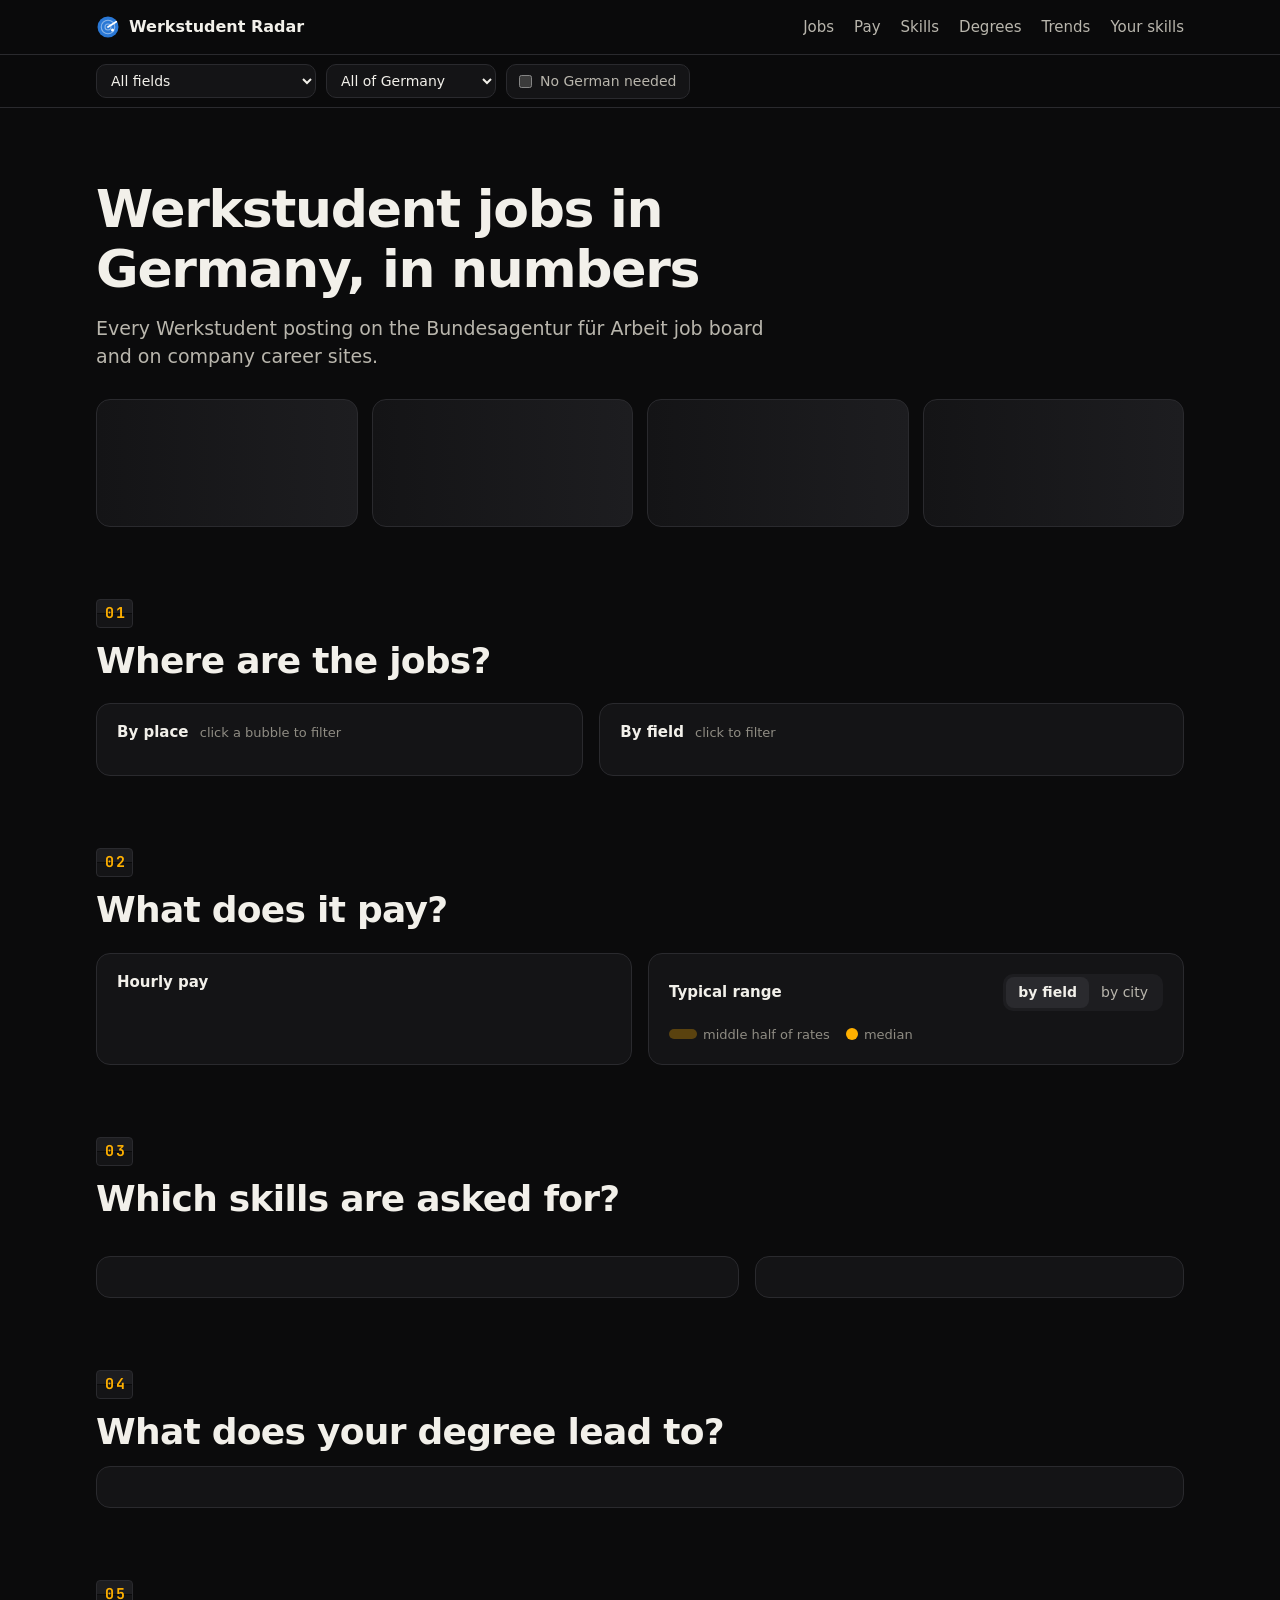
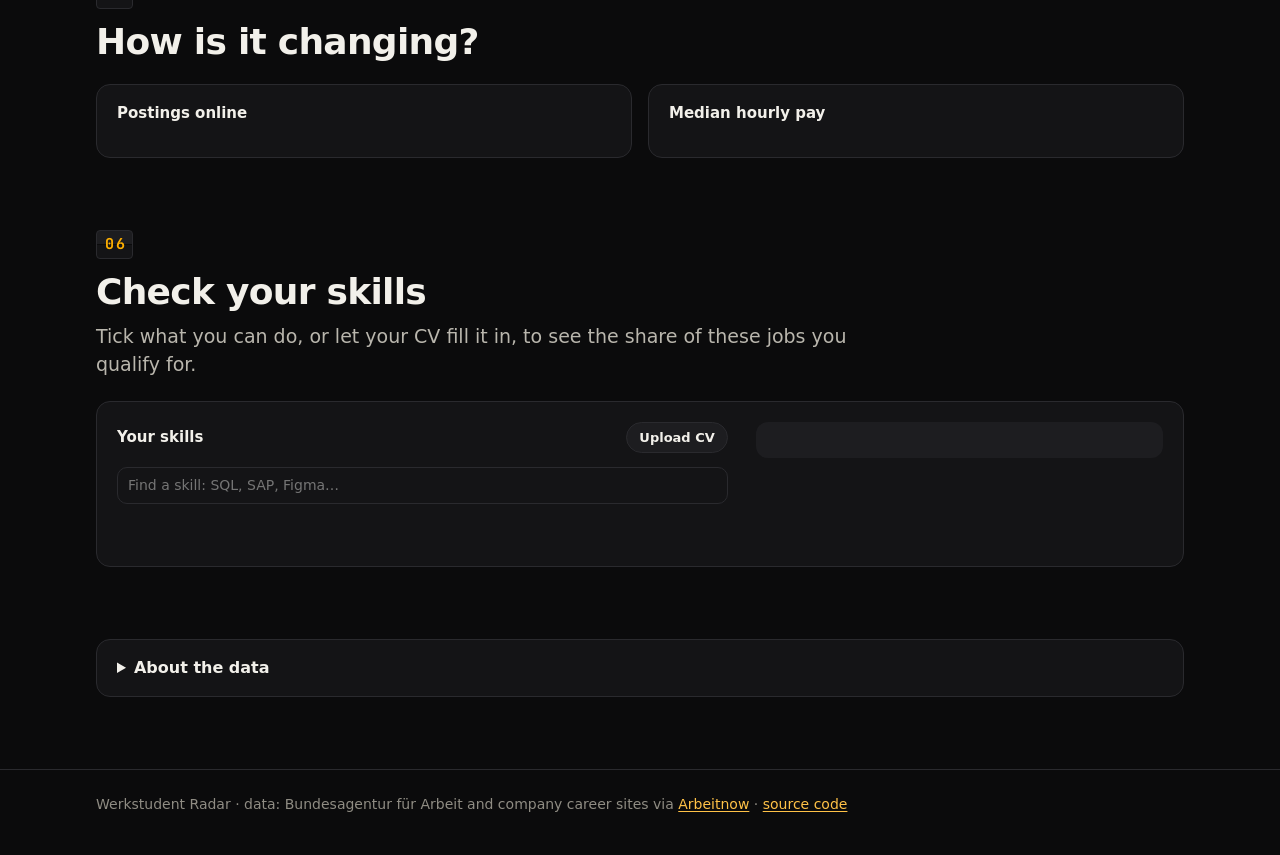
==== docs/index.html @ 5a7977cf "Add a live status line, board-style section numbers and rolling KPI digits" ====
<!doctype html>
<html lang="en">
<head>
  <meta charset="utf-8">
  <meta name="viewport" content="width=device-width, initial-scale=1">
  <title>Werkstudent Radar</title>
  <meta name="description" content="Werkstudent jobs in Germany in numbers: where they are, what they pay, which skills they ask for, and which ones fit you. Updated daily.">
  <meta property="og:title" content="Werkstudent Radar">
  <meta property="og:description" content="Where the Werkstudent jobs are, what they pay, which skills they ask for, and which ones fit you. Updated daily.">
  <meta property="og:type" content="website">
  <meta property="og:url" content="https://morty1338.github.io/werkstudent-radar/">
  <meta property="og:image" content="https://morty1338.github.io/werkstudent-radar/data/og.png">
  <meta property="og:image:width" content="1200">
  <meta property="og:image:height" content="630">
  <meta property="og:image:alt" content="Werkstudent Radar: number of Werkstudent postings online, median hourly pay and share open without German, updated daily">
  <meta name="twitter:card" content="summary_large_image">
  <link rel="icon" href="favicon.svg" type="image/svg+xml">
  <link rel="stylesheet" href="assets/style.css?v=dev">
  <script type="module" src="assets/app.js?v=dev"></script>
</head>
<body>
  <header class="site-header">
    <div class="wrap header-row">
      <a class="brand" href="#top" aria-label="Werkstudent Radar, back to top">
        <img src="favicon.svg" alt="" width="24" height="24">
        <span>Werkstudent Radar</span>
      </a>
      <nav class="nav" aria-label="Sections">
        <a href="#where">Jobs</a>
        <a href="#pay">Pay</a>
        <a href="#skills">Skills</a>
        <a href="#programmes">Degrees</a>
        <a href="#trends">Trends</a>
        <a href="#check">Your skills</a>
      </nav>
    </div>
    <div class="filterbar" id="filterbar">
      <div class="wrap filter-row">
        <label class="sr-only" for="f-field">Field</label>
        <select id="f-field"><option value="">All fields</option></select>
        <label class="sr-only" for="f-city">City</label>
        <select id="f-city"><option value="">All of Germany</option></select>
        <label class="switch"><input type="checkbox" id="f-nogerman"><span>No German needed</span></label>
        <span class="filter-count" id="f-count"></span>
        <button type="button" class="link-btn" id="f-reset" hidden>Reset</button>
      </div>
    </div>
  </header>

  <main id="top">
    <section class="hero wrap">
      <p class="status" id="status"></p>
      <h1>Werkstudent jobs in Germany, in&nbsp;numbers</h1>
      <p class="lede">Every Werkstudent posting on the Bundesagentur für Arbeit job board and on company career sites.</p>
      <div class="tiles" id="tiles">
        <div class="tile skeleton"></div><div class="tile skeleton"></div><div class="tile skeleton"></div><div class="tile skeleton"></div>
      </div>
      <p class="stale" id="stale" hidden></p>
    </section>

    <section id="where" class="wrap section">
      <p class="step">01</p>
      <h2>Where are the jobs?</h2>
      <p class="insight" id="where-insight"></p>
      <div class="grid-map">
        <div class="card">
          <h3>By place <span class="hint-inline">click a bubble to filter</span></h3>
          <div id="map"></div>
        </div>
        <div class="card">
          <h3>By field <span class="hint-inline">click to filter</span></h3>
          <div id="fields" class="chart"></div>
        </div>
      </div>
    </section>

    <section id="pay" class="wrap section">
      <p class="step">02</p>
      <h2>What does it pay?</h2>
      <p class="insight" id="pay-insight"></p>
      <div class="grid-2">
        <div class="card">
          <h3>Hourly pay</h3>
          <div id="pay-hist"></div>
        </div>
        <div class="card">
          <div class="card-head">
            <h3>Typical range</h3>
            <div class="seg" id="pay-seg" role="tablist">
              <button type="button" data-by="field" aria-selected="true">by field</button>
              <button type="button" data-by="city" aria-selected="false">by city</button>
            </div>
          </div>
          <div id="pay-range"></div>
          <p class="legend-line"><span class="lg-range"></span> middle half of rates <span class="lg-dot"></span> median</p>
        </div>
      </div>
    </section>

    <section id="skills" class="wrap section">
      <p class="step">03</p>
      <h2>Which skills are asked for?</h2>
      <p class="insight" id="skills-insight"></p>
      <div class="chips-row" id="skill-groups"></div>
      <div class="grid-skills">
        <div class="card">
          <div id="skill-bars" class="chart"></div>
        </div>
        <aside class="card skill-detail" id="skill-detail" aria-live="polite"></aside>
      </div>
    </section>

    <section id="programmes" class="wrap section">
      <p class="step">04</p>
      <h2>What does your degree lead to?</h2>
      <div class="tabs" role="tablist" id="mj-tabs"></div>
      <div class="card" id="mj-panel" role="tabpanel"></div>
    </section>

    <section id="trends" class="wrap section">
      <p class="step">05</p>
      <h2>How is it changing?</h2>
      <p class="insight" id="trends-insight"></p>
      <div class="grid-2">
        <div class="card"><h3>Postings online</h3><div id="tr-jobs" class="line-chart"></div></div>
        <div class="card"><h3>Median hourly pay</h3><div id="tr-pay" class="line-chart"></div></div>
      </div>
    </section>

    <section id="check" class="wrap section">
      <p class="step">06</p>
      <h2>Check your skills</h2>
      <p class="insight">Tick what you can do, or let your CV fill it in, to see the share of these jobs you qualify for.</p>
      <div class="card check-card">
        <div class="check-grid">
          <div>
            <div class="card-head">
              <h3>Your skills</h3>
              <div class="check-actions">
                <label class="btn-small" title="Your CV is read in your browser and never uploaded">
                  <input type="file" id="cv-file" accept=".pdf,.docx,.txt,application/pdf,application/vnd.openxmlformats-officedocument.wordprocessingml.document,text/plain">
                  Upload CV
                </label>
                <button type="button" class="link-btn" id="my-clear" hidden>Clear</button>
              </div>
            </div>
            <p class="cv-note" id="cv-result" aria-live="polite"></p>
            <label class="sr-only" for="my-search">Find a skill</label>
            <input id="my-search" type="search" placeholder="Find a skill: SQL, SAP, Figma…">
            <div id="my-chips" class="chip-groups"></div>
            <button type="button" class="link-btn" id="my-all"></button>
          </div>
          <div class="match-summary" id="match-summary" aria-live="polite"></div>
        </div>
        <div id="jobs-panel" class="jobs-panel" hidden>
          <div class="card-head">
            <div class="tabs" id="job-tabs" role="tablist"></div>
            <label class="sr-only" for="job-sort">Sort</label>
            <select id="job-sort">
              <option value="best">Best fit first</option>
              <option value="newest">Newest first</option>
              <option value="pay">Highest pay first</option>
            </select>
          </div>
          <div id="job-filter-chip"></div>
          <div id="job-list" class="job-list" aria-live="polite"></div>
          <button class="btn btn-quiet" id="job-more" type="button" hidden>Show more</button>
        </div>
      </div>
    </section>

    <section class="wrap section about">
      <details>
        <summary>About the data</summary>
        <div class="about-body">
          <p><strong>Sources.</strong> Every morning a script collects all postings with “Werkstudent”, “Working Student” or “Werkstudierende” in the title from the public job search of the <a href="https://www.arbeitsagentur.de/jobsuche/">Bundesagentur für Arbeit</a>, plus Werkstudent postings from companies' own career sites through the free <a href="https://www.arbeitnow.com/">Arbeitnow</a> job API. A posting found in both counts once. LinkedIn, StepStone and Indeed don't allow automated collection and aren't used; many of their postings come from the same company career sites.</p>
          <p><strong>Pay</strong> comes from the posting's salary fields or phrases like “17,50 € pro Stunde”. Each role counts once, and a median needs at least 10 roles.</p>
          <p><strong>Skills and German</strong> are found by rules with German and English synonyms, checked against 100 labelled postings. <a href="https://github.com/morty1338/werkstudent-radar#accuracy">How accurate they are</a>.</p>
          <p><strong>Your CV</strong> is read and analysed in your browser with the same rules. It is never uploaded or stored.</p>
          <p>Job texts belong to the employers and aren't published here; links lead to the originals. Code and data: <a href="https://github.com/morty1338/werkstudent-radar">github.com/morty1338/werkstudent-radar</a>.</p>
        </div>
      </details>
    </section>
  </main>

  <footer class="site-footer">
    <div class="wrap">Werkstudent Radar · data: Bundesagentur für Arbeit and company career sites via <a href="https://www.arbeitnow.com/">Arbeitnow</a> · <a href="https://github.com/morty1338/werkstudent-radar">source code</a></div>
  </footer>

  <div class="tooltip" id="tooltip" role="tooltip" hidden></div>
  <noscript><p class="wrap">This page needs JavaScript to load the data.</p></noscript>
</body>
</html>
---- docs/assets/style.css ----
/* JetBrains Mono (SIL OFL, see fonts/OFL.txt), served from this site rather
   than Google Fonts so visitors' IP addresses aren't sent to a third party.
   Variable weight, Latin subset (incl. umlauts and €), from @fontsource-variable/jetbrains-mono 5.3.0. */
@font-face {
  font-family: "JetBrains Mono";
  font-style: normal;
  font-weight: 100 800;
  font-display: swap;
  src: url("fonts/JetBrainsMono-latin.woff2") format("woff2");
}

/* Dark only: a departure-board look, amber on near-black. */
:root {
  color-scheme: dark;
  --bg: #0b0b0c;
  --surface: #141416;
  --surface-2: #1d1d20;
  --surface-3: #2a2a2e;
  --ink: #f2f0ea;
  --ink-2: #b9b6ad;
  --ink-3: #8f8c83;
  --line: #2a2a2e;
  --accent: #ffb000;
  --accent-ink: #ffc247;
  --on-accent: #0b0b0c;
  --accent-soft: #3a2c0a;
  --muted-bar: #6b6352;
  --good: #3fbf86;
  --warn-bg: #3b1a14;
  --warn-ink: #ffb4a3;
  --radius: 14px;
  --shadow: none;
  --shadow-pop: 0 6px 20px rgba(0, 0, 0, .5);
  --font: ui-sans-serif, system-ui, -apple-system, "Segoe UI", Roboto, "Helvetica Neue", Arial, sans-serif;
  --mono: "JetBrains Mono", ui-monospace, SFMono-Regular, Menlo, Consolas, monospace;
}

* { box-sizing: border-box; }
[hidden] { display: none !important; }
html { scroll-behavior: smooth; scroll-padding-top: 116px; }
body { margin: 0; background: var(--bg); color: var(--ink); font: 16px/1.5 var(--font); -webkit-font-smoothing: antialiased; }
a { color: var(--accent-ink); text-underline-offset: 2px; }
h1, h2, h3 { margin: 0; line-height: 1.15; }
h1 { font-size: clamp(32px, 5.4vw, 52px); letter-spacing: -0.025em; font-weight: 750; max-width: 820px; }
h2 { font-size: clamp(26px, 3.6vw, 36px); letter-spacing: -0.02em; font-weight: 750; }
h3 { font-size: 15px; font-weight: 650; }
p { margin: 0 0 12px; }
.wrap { max-width: 1120px; margin: 0 auto; padding: 0 16px; }
.sr-only { position: absolute; width: 1px; height: 1px; overflow: hidden; clip: rect(0 0 0 0); white-space: nowrap; }
.empty { color: var(--ink-3); font-size: 14px; padding: 12px 0; }
button { font: inherit; color: inherit; }
:focus-visible { outline: 2px solid var(--accent); outline-offset: 2px; border-radius: 6px; }

/* Header + filter bar */
.site-header { position: sticky; top: 0; z-index: 20; background: color-mix(in srgb, var(--bg) 90%, transparent); backdrop-filter: saturate(1.4) blur(10px); border-bottom: 1px solid var(--line); }
.header-row { display: flex; align-items: center; gap: 24px; height: 54px; }
.brand { display: flex; align-items: center; gap: 9px; font-weight: 750; color: var(--ink); text-decoration: none; white-space: nowrap; }
.nav { display: flex; align-items: center; gap: 20px; margin-left: auto; overflow-x: auto; scrollbar-width: none; font-size: 15px; }
.nav::-webkit-scrollbar { display: none; }
.nav a { color: var(--ink-2); text-decoration: none; white-space: nowrap; }
.nav a:hover { color: var(--ink); }
.filterbar { border-top: 1px solid var(--line); }
.filter-row { display: flex; align-items: center; gap: 10px; height: 52px; overflow-x: auto; scrollbar-width: none; }
.filter-row::-webkit-scrollbar { display: none; }
select, input[type="search"], textarea {
  font: inherit; font-size: 14px; color: var(--ink); background: var(--surface);
  border: 1px solid var(--line); border-radius: 10px; padding: 7px 10px; min-width: 0;
}
.filter-row select { max-width: 220px; }
.filter-row select.active { border-color: var(--accent); background: var(--accent-soft); font-weight: 600; }
.switch { display: inline-flex; align-items: center; gap: 8px; font-size: 14px; color: var(--ink-2); white-space: nowrap; cursor: pointer; padding: 6px 12px; border: 1px solid var(--line); border-radius: 10px; background: var(--surface); }
.switch input { accent-color: var(--accent); margin: 0; }
.switch:has(input:checked) { border-color: var(--accent); background: var(--accent-soft); color: var(--ink); font-weight: 600; }
.filter-count { font-family: var(--mono); margin-left: auto; font-size: 14px; color: var(--ink-2); white-space: nowrap; font-variant-numeric: tabular-nums; }
.link-btn { background: none; border: 0; color: var(--accent-ink); cursor: pointer; padding: 6px 4px; font-size: 14px; white-space: nowrap; }
.link-btn:hover { text-decoration: underline; }
.btn { background: var(--accent); color: var(--on-accent); border: 0; border-radius: 10px; padding: 9px 16px; font-weight: 600; cursor: pointer; }
.btn:hover { filter: brightness(1.08); }
.btn-quiet { background: var(--surface-2); color: var(--ink); border: 1px solid var(--line); margin-top: 12px; }

/* Hero */
.hero { padding-top: 36px; }
.status { font-family: var(--mono); font-size: 12px; font-weight: 600; letter-spacing: .12em; text-transform: uppercase; color: var(--ink-2); margin-bottom: 18px; min-height: 18px; }
.status time { color: var(--accent-ink); }
.status-dot { color: var(--good); animation: blink 2.4s ease-in-out infinite; }
.status.is-stale .status-dot { color: var(--warn-ink); animation: none; }
@keyframes blink { 50% { opacity: .25; } }
.lede { font-size: 19px; color: var(--ink-2); margin-top: 14px; max-width: 680px; }
.tiles { display: grid; grid-template-columns: repeat(4, 1fr); gap: 14px; margin-top: 28px; }
.tile {
  display: flex; flex-direction: column; gap: 4px; min-height: 128px; padding: 18px;
  background: var(--surface); border: 1px solid var(--line); border-radius: var(--radius); box-shadow: var(--shadow);
  color: var(--ink); text-decoration: none; transition: transform .15s ease, border-color .15s ease;
}
a.tile:hover { transform: translateY(-2px); border-color: var(--accent); }
.tile .label { font-size: 14px; color: var(--ink-2); }
.tile .value { font-family: var(--mono); font-size: 36px; font-weight: 700; letter-spacing: -0.02em; font-variant-numeric: tabular-nums; line-height: 1.1; overflow-wrap: anywhere; }
.tile .sub { font-size: 14px; color: var(--ink-3); margin-top: auto; }
/* Rolling digits (rollDigits in charts.js): each character in a one-line window. */
.roll { display: inline-block; height: 1.1em; overflow: hidden; vertical-align: top; white-space: pre; }
.roll-strip { display: flex; flex-direction: column; animation: roll var(--ms) cubic-bezier(.25, .8, .25, 1) forwards; }
.roll-strip span { height: 1.1em; }
@keyframes roll { to { transform: translateY(calc(var(--steps) * -1.1em)); } }
.tile.cta { background: var(--accent); border-color: var(--accent); color: var(--on-accent); }
.tile.cta .label, .tile.cta .sub { color: color-mix(in srgb, var(--on-accent) 80%, transparent); }
.skeleton { background: linear-gradient(90deg, var(--surface) 0%, var(--surface-2) 50%, var(--surface) 100%); background-size: 200% 100%; animation: shimmer 1.4s infinite; }
@keyframes shimmer { to { background-position: -200% 0; } }
.stale { background: var(--warn-bg); color: var(--warn-ink); padding: 8px 12px; border-radius: 8px; font-size: 14px; display: inline-block; margin-top: 14px; }

/* Sections */
.section { padding-top: 72px; }
/* Section numbers as split-flap tiles: a dark cell with a hairline across the middle. */
.step {
  display: inline-block; font-family: var(--mono); font-size: 15px; font-weight: 700; line-height: 1; letter-spacing: .14em;
  color: var(--accent); padding: 6px 5px 6px 8px; margin-bottom: 12px; border-radius: 4px; border: 1px solid var(--surface-3);
  background: linear-gradient(to bottom, var(--surface-2) calc(50% - .5px), var(--bg) calc(50% - .5px) calc(50% + .5px), var(--surface) calc(50% + .5px));
}
.insight { font-size: 19px; color: var(--ink-2); margin: 10px 0 22px; max-width: 820px; }
.insight strong { color: var(--ink); }
.card { background: var(--surface); border: 1px solid var(--line); border-radius: var(--radius); padding: 20px; box-shadow: var(--shadow); min-width: 0; }
.card h3 { margin-bottom: 14px; }
.card-head { display: flex; justify-content: space-between; align-items: center; gap: 12px; flex-wrap: wrap; margin-bottom: 14px; }
.card-head h3 { margin: 0; }
.hint-inline { font-weight: 400; color: var(--ink-3); font-size: 13px; margin-left: 6px; }
.grid-2 { display: grid; grid-template-columns: 1fr 1fr; gap: 16px; }
.grid-map { display: grid; grid-template-columns: 5fr 6fr; gap: 16px; align-items: start; }
.grid-skills { display: grid; grid-template-columns: 3fr 2fr; gap: 16px; align-items: start; }

/* Clickable bars */
.bars { display: grid; gap: 4px; }
.bar-row { display: grid; grid-template-columns: minmax(110px, 40%) 1fr; align-items: center; gap: 12px; font-size: 14px; border-radius: 8px; padding: 5px 8px; margin: 0 -8px; }
.bar-row.clickable { cursor: pointer; }
.bar-row.clickable:hover { background: var(--surface-2); }
.bar-row.selected { background: var(--accent-soft); }
.bar-row.dimmed { color: var(--ink-2); }
.bar-row.dimmed .bar-fill { background: var(--muted-bar); }
.bar-label { overflow: hidden; text-overflow: ellipsis; white-space: nowrap; }
.bar-label small { color: var(--ink-3); }
.bar-cell { display: flex; align-items: center; gap: 10px; min-width: 0; }
.bar-track { flex: 1; height: 16px; min-width: 0; }
.bar-fill { height: 100%; background: var(--accent); border-radius: 0 4px 4px 0; min-width: 2px; transition: width .35s ease; }
.bar-fill.muted { background: var(--muted-bar); }
.bar-value { font-family: var(--mono); font-variant-numeric: tabular-nums; color: var(--ink-2); font-size: 13px; white-space: nowrap; min-width: 52px; text-align: right; }

/* Map */
.map { width: 100%; height: auto; max-height: 540px; display: block; }
.bubble { fill: var(--accent); fill-opacity: .6; stroke: var(--surface); stroke-width: 1; cursor: pointer; transition: fill-opacity .15s; }
.bubble:hover { fill-opacity: .85; }
.bubble.selected { fill-opacity: 1; stroke: var(--ink); stroke-width: 2; }
.bubble.dimmed { fill: var(--muted-bar); fill-opacity: .5; }
.map-label { font-size: 12px; font-weight: 600; fill: var(--ink); paint-order: stroke; stroke: var(--surface); stroke-width: 3px; pointer-events: none; }

/* Histogram */
.hist { position: relative; height: 200px; padding-top: 26px; }
.cols { display: flex; align-items: flex-end; gap: 3px; height: 100%; }
.col { flex: 1; height: 100%; display: flex; align-items: flex-end; }
.col-fill { width: 100%; background: var(--accent); border-radius: 4px 4px 0 0; min-height: 2px; }
.col-fill.soft { background: var(--muted-bar); }
.col:hover .col-fill { opacity: 1; filter: brightness(1.1); }
.hist-marker { position: absolute; top: 0; bottom: 0; width: 0; border-left: 2px dashed var(--ink); z-index: 1; pointer-events: none; }
.hist-marker span { position: absolute; top: 0; left: 6px; font-family: var(--mono); font-size: 13px; font-variant-numeric: tabular-nums; font-weight: 650; white-space: nowrap; background: var(--surface); padding: 0 4px; border-radius: 4px; }
.col-axis { display: flex; gap: 3px; border-top: 1px solid var(--line); padding-top: 6px; }
.col-axis span { flex: 1; font-family: var(--mono); font-variant-numeric: tabular-nums; text-align: center; font-size: 12px; color: var(--ink-3); }
.axis-title { font-size: 13px; color: var(--ink-3); text-align: center; margin-top: 4px; }
.pay-trio { display: grid; grid-template-columns: repeat(3, 1fr); gap: 10px; margin-top: 22px; text-align: center; font-size: 13px; color: var(--ink-2); }
.pay-trio > div { background: var(--surface-2); border-radius: 10px; padding: 12px 8px; }
.pay-trio span { display: block; font-family: var(--mono); font-size: 24px; font-weight: 700; color: var(--ink); font-variant-numeric: tabular-nums; }
.pay-trio .mid { background: var(--accent-soft); }

/* Dot-range */
.dots { display: grid; gap: 2px; }
.dot-row { display: grid; grid-template-columns: minmax(110px, 36%) 1fr 64px; align-items: center; gap: 12px; font-size: 14px; border-radius: 8px; padding: 6px 8px; margin: 0 -8px; }
.dot-row.clickable { cursor: pointer; }
.dot-row.clickable:hover { background: var(--surface-2); }
.dot-row.selected { background: var(--accent-soft); }
.dot-row.dimmed { color: var(--ink-2); }
.dot-row.dimmed .dot, .dot-row.dimmed .dot-range { background: var(--muted-bar); }
.dot-track { position: relative; height: 18px; }
.dot-track .grid { position: absolute; top: 0; bottom: 0; width: 1px; background: var(--line); }
.dot-range { position: absolute; top: 4px; height: 10px; background: var(--accent); opacity: .3; border-radius: 99px; }
.dot { position: absolute; top: 2px; width: 14px; height: 14px; margin-left: -7px; background: var(--accent); border: 2px solid var(--surface); border-radius: 50%; }
.dot-row.muted .dot, .dot-row.muted .dot-range { background: var(--muted-bar); }
.dot-axis .dot-track span { position: absolute; font-family: var(--mono); font-variant-numeric: tabular-nums; transform: translateX(-50%); font-size: 12px; color: var(--ink-3); }
.legend-line { display: flex; align-items: center; gap: 6px; font-size: 13px; color: var(--ink-3); margin: 14px 0 0; }
.lg-range { width: 28px; height: 10px; border-radius: 99px; background: var(--accent); opacity: .3; display: inline-block; }
.lg-dot { width: 12px; height: 12px; border-radius: 50%; background: var(--accent); display: inline-block; margin-left: 10px; }
.seg { display: inline-flex; background: var(--surface-2); border-radius: 10px; padding: 3px; }
.seg button { border: 0; background: none; padding: 5px 12px; border-radius: 8px; cursor: pointer; font-size: 14px; color: var(--ink-2); }
.seg button[aria-selected="true"] { background: var(--surface-3); color: var(--ink); font-weight: 600; }

/* Chips and tabs */
.chips-row { display: flex; flex-wrap: wrap; gap: 8px; margin-bottom: 14px; }
.chip {
  font-size: 14px; padding: 6px 12px; border-radius: 999px; cursor: pointer;
  background: var(--surface); color: var(--ink); border: 1px solid var(--line); white-space: nowrap;
}
.chip:hover { border-color: var(--ink-3); }
.chip[aria-pressed="true"], .chip[aria-selected="true"] { background: var(--accent); border-color: var(--accent); color: var(--on-accent); }
.chip.add::before { content: "+ "; color: var(--accent-ink); font-weight: 700; }
.chip.found { border-color: var(--good); }
.chip-groups { display: flex; flex-wrap: wrap; gap: 6px; margin: 12px 0 6px; max-height: 320px; overflow: auto; }
.tabs { display: flex; gap: 6px; flex-wrap: wrap; }
.tab { font-size: 14px; padding: 7px 14px; border-radius: 999px; cursor: pointer; background: var(--surface); color: var(--ink-2); border: 1px solid var(--line); }
.tab[aria-selected="true"] { background: var(--ink); color: var(--bg); border-color: var(--ink); }
#mj-tabs { margin-bottom: 14px; }

/* Skill detail */
.skill-detail { position: sticky; top: 124px; }
.sd-name { font-size: 28px; font-weight: 750; letter-spacing: -0.02em; }
.sd-big { font-size: 15px; color: var(--ink-2); margin: 4px 0 16px; }
.sd-stats { display: grid; grid-template-columns: 1fr 1fr; gap: 12px; margin-bottom: 16px; }
.sd-stat { background: var(--surface-2); border-radius: 10px; padding: 10px 12px; }
.sd-stat .v { font-family: var(--mono); font-size: 22px; font-weight: 700; font-variant-numeric: tabular-nums; }
.sd-stat .l { font-size: 13px; color: var(--ink-2); }
.sd-actions { display: flex; gap: 8px; flex-wrap: wrap; margin-top: 16px; }

/* Skills check (compact) */
.check-grid { display: grid; grid-template-columns: minmax(0, 3fr) minmax(0, 2fr); gap: 28px; align-items: start; }
.check-actions { display: flex; align-items: center; gap: 8px; }
.btn-small {
  position: relative; display: inline-flex; align-items: center; gap: 6px; cursor: pointer;
  font-size: 13px; font-weight: 600; padding: 5px 12px; border-radius: 999px;
  border: 1px solid var(--line); background: var(--surface-2); color: var(--ink);
}
.btn-small:hover { border-color: var(--accent); }
.btn-small input { position: absolute; inset: 0; opacity: 0; cursor: pointer; width: 100%; }
.cv-note:empty { display: none; }
.cv-note { font-size: 14px; color: var(--good); margin: -4px 0 10px; }
.cv-note .link-btn { padding: 0; font-size: 14px; }
#my-search { width: 100%; }
.summary-actions { grid-column: 1 / -1; margin-top: 6px; }
.jobs-panel { border-top: 1px solid var(--line); margin-top: 20px; padding-top: 18px; }

/* Match summary */
.match-summary { display: grid; grid-template-columns: auto 1fr; gap: 8px 18px; align-items: center; background: var(--surface-2); border-radius: 12px; padding: 18px; }
.match-big { font-family: var(--mono); font-size: 48px; font-weight: 700; letter-spacing: -0.03em; line-height: 1; font-variant-numeric: tabular-nums; }
.match-text { font-size: 16px; color: var(--ink-2); }
.match-text strong { color: var(--ink); }
.meter { grid-column: 1 / -1; height: 8px; background: var(--accent-soft); border-radius: 999px; overflow: hidden; }
.meter > div { height: 100%; background: var(--accent); border-radius: 999px; transition: width .35s ease; }
.learn { grid-column: 1 / -1; display: flex; flex-wrap: wrap; align-items: center; gap: 8px; }
.learn-label { font-size: 14px; color: var(--ink-2); }
.match-empty { grid-column: 1 / -1; font-size: 16px; color: var(--ink-2); }

/* Job list */
.job-list { display: grid; }
.job { display: grid; grid-template-columns: 1fr auto; gap: 4px 16px; padding: 12px 0; border-top: 1px solid var(--line); }
.job:first-child { border-top: 0; }
.job a { font-weight: 600; text-decoration: none; color: var(--ink); }
.job a:hover { color: var(--accent-ink); text-decoration: underline; }
.job .meta { color: var(--ink-2); font-size: 14px; }
.job .why { color: var(--good); font-size: 13px; }
.job .side { grid-column: 2; grid-row: 1 / span 2; display: flex; flex-direction: column; align-items: flex-end; gap: 4px; }
.pay { font-family: var(--mono); font-variant-numeric: tabular-nums; font-weight: 650; font-size: 15px; }
.badge { display: inline-block; font-size: 12px; padding: 2px 9px; border-radius: 999px; background: var(--surface-2); color: var(--ink-2); white-space: nowrap; }
.badge.need { background: transparent; border: 1px solid var(--accent); color: var(--accent-ink); }
.badge.en { background: var(--accent-soft); color: var(--ink); }
.filter-chip { display: inline-flex; align-items: center; gap: 6px; font-size: 14px; background: var(--accent-soft); border-radius: 999px; padding: 4px 6px 4px 12px; margin-bottom: 8px; }
.filter-chip button { border: 0; background: none; cursor: pointer; font-size: 16px; line-height: 1; padding: 0 6px; }

/* Programmes */
.mj-stats { display: grid; grid-template-columns: repeat(4, 1fr); gap: 12px; margin-bottom: 20px; }
.mj-stat .label { font-size: 14px; color: var(--ink-2); }
.mj-stat .value { font-family: var(--mono); font-size: 26px; font-weight: 700; font-variant-numeric: tabular-nums; }
.mj-grid { display: grid; grid-template-columns: 1fr 1fr; gap: 28px; }
.mj-grid h3 { margin-bottom: 10px; }

/* Line charts */
.line-chart svg { display: block; width: 100%; height: 180px; overflow: visible; }
.line-chart .grid line { stroke: var(--line); stroke-width: 1; }
.line-chart .axis text { fill: var(--ink-3); font-family: var(--mono); font-size: 11px; font-variant-numeric: tabular-nums; }
.line-chart path.line { fill: none; stroke: var(--accent); stroke-width: 2; stroke-linejoin: round; stroke-linecap: round; }
.line-chart path.area { fill: var(--accent); opacity: .1; }
.line-chart circle { fill: var(--accent); stroke: var(--surface); stroke-width: 2; }
.line-chart .end-label { fill: var(--ink); font-family: var(--mono); font-size: 12px; font-weight: 600; font-variant-numeric: tabular-nums; }
.line-chart .crosshair { stroke: var(--ink-3); stroke-width: 1; }

/* About */
.about details { background: var(--surface); border: 1px solid var(--line); border-radius: var(--radius); padding: 16px 20px; }
.about summary { cursor: pointer; font-weight: 650; }
.about-body { margin-top: 12px; color: var(--ink-2); font-size: 15px; max-width: 820px; }

/* Tooltip */
.tooltip { position: fixed; z-index: 50; pointer-events: none; max-width: 280px; background: var(--surface-2); color: var(--ink); border: 1px solid var(--surface-3); font-size: 13px; line-height: 1.45; padding: 8px 11px; border-radius: 9px; box-shadow: var(--shadow-pop); }
.tooltip strong { font-weight: 700; }

.site-footer { border-top: 1px solid var(--line); margin-top: 72px; padding: 24px 0 40px; color: var(--ink-3); font-size: 14px; }

@media (max-width: 960px) {
  .check-grid { grid-template-columns: 1fr; }
  .skill-detail { position: static; }
}
@media (max-width: 860px) {
  .tiles { grid-template-columns: repeat(2, 1fr); }
  .grid-2, .grid-map, .grid-skills, .mj-grid { grid-template-columns: 1fr; }
  .mj-stats { grid-template-columns: repeat(2, 1fr); }
}
@media (max-width: 560px) {
  html { scroll-padding-top: 110px; }
  .header-row { gap: 14px; }
  .brand span { display: none; }
  .nav { gap: 14px; font-size: 14px; }
  .tile { min-height: 112px; padding: 14px; }
  .tile .value { font-size: 30px; }
  .insight { font-size: 17px; }
  .match-big { font-size: 44px; }
  .job { grid-template-columns: 1fr; }
  .job .side { grid-column: 1; grid-row: auto; flex-direction: row; align-items: center; flex-wrap: wrap; }
  .dot-row { grid-template-columns: minmax(90px, 34%) 1fr 56px; }
}
@media (prefers-reduced-motion: reduce) {
  * { transition: none !important; animation: none !important; scroll-behavior: auto !important; }
}
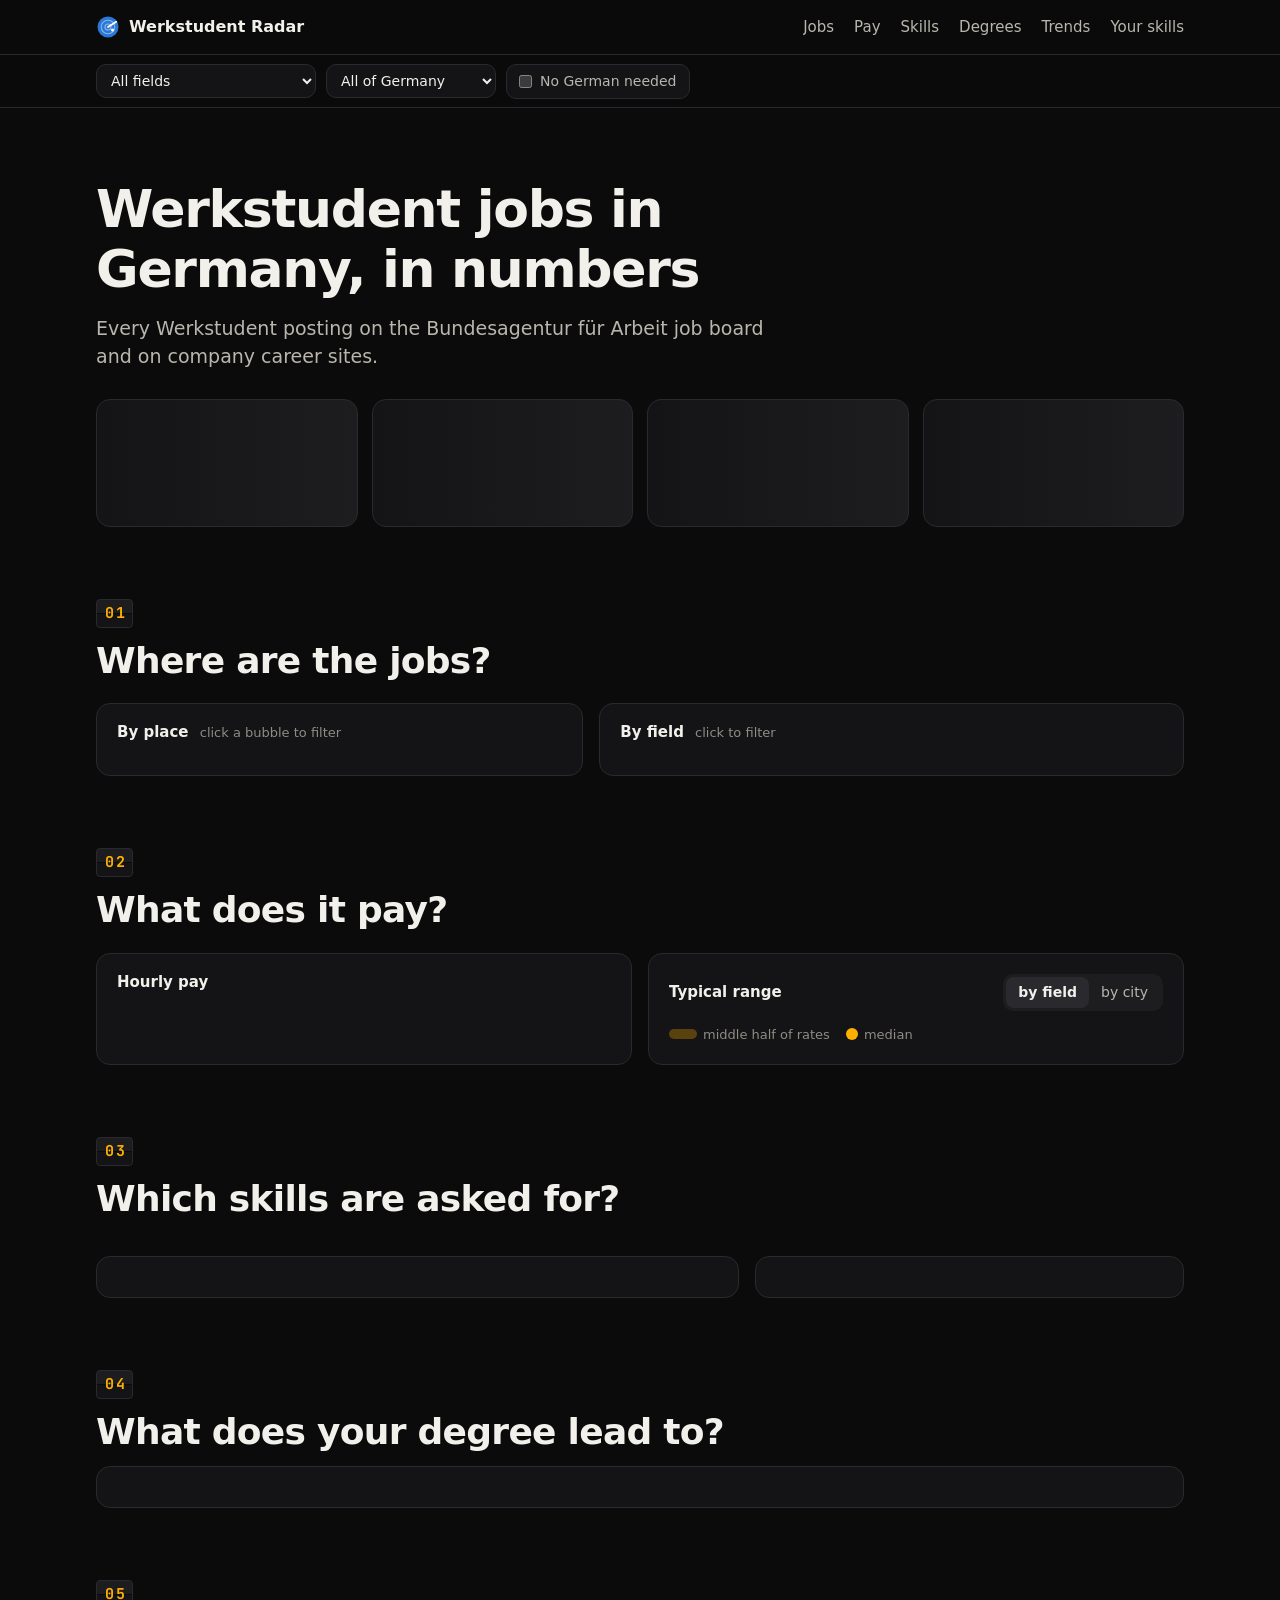
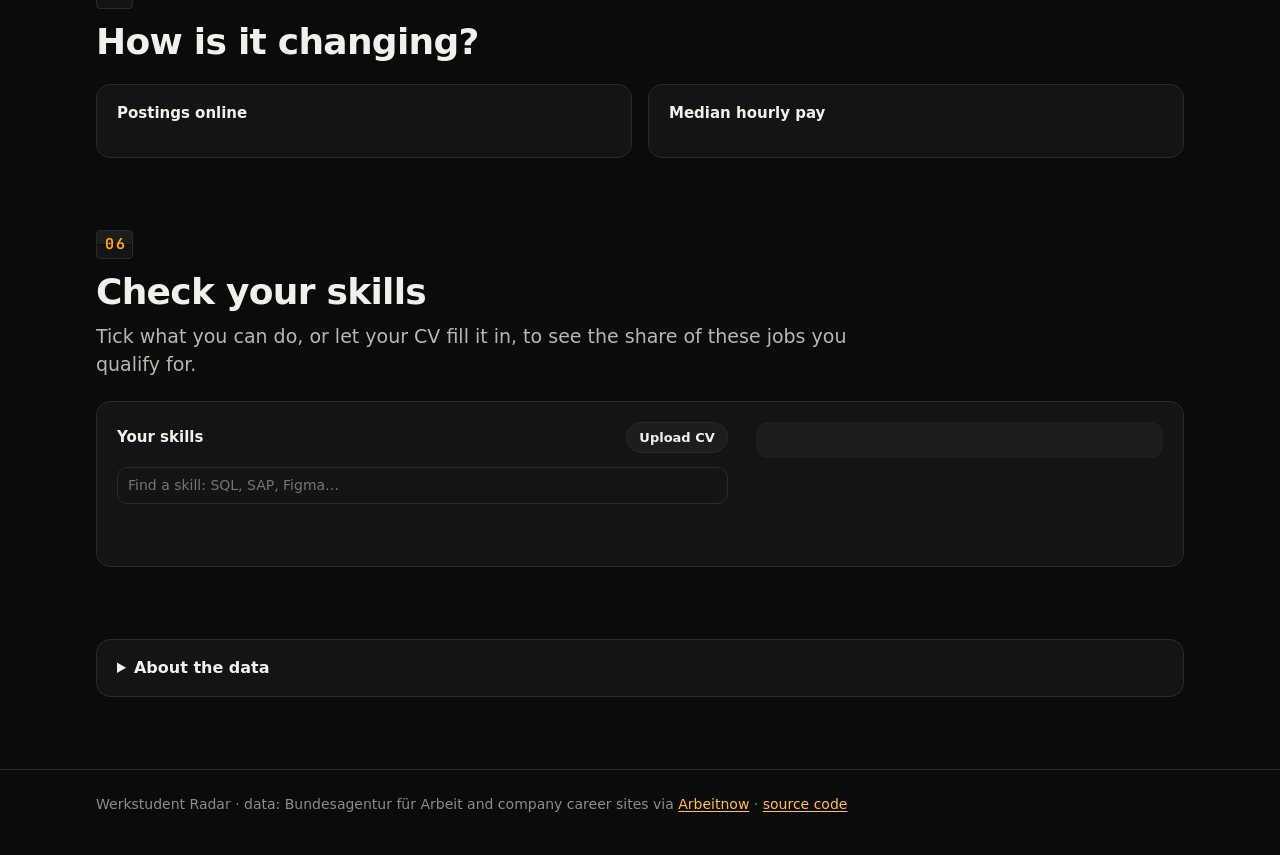
==== commit a7b70a72: "Move navigation to a bottom tab bar and filters to a sheet on phones" ====
--- a/docs/index.html
+++ b/docs/index.html
@@ -2,7 +2,7 @@
 <html lang="en">
 <head>
   <meta charset="utf-8">
-  <meta name="viewport" content="width=device-width, initial-scale=1">
+  <meta name="viewport" content="width=device-width, initial-scale=1, viewport-fit=cover">
   <title>Werkstudent Radar</title>
   <meta name="description" content="Werkstudent jobs in Germany in numbers: where they are, what they pay, which skills they ask for, and which ones fit you. Updated daily.">
   <meta property="og:title" content="Werkstudent Radar">
@@ -26,25 +26,33 @@
         <span>Werkstudent Radar</span>
       </a>
       <nav class="nav" aria-label="Sections">
-        <a href="#where">Jobs</a>
-        <a href="#pay">Pay</a>
-        <a href="#skills">Skills</a>
-        <a href="#programmes">Degrees</a>
-        <a href="#trends">Trends</a>
-        <a href="#check">Your skills</a>
+        <a href="#where"><b class="nav-num" aria-hidden="true">01</b>Jobs</a>
+        <a href="#pay"><b class="nav-num" aria-hidden="true">02</b>Pay</a>
+        <a href="#skills"><b class="nav-num" aria-hidden="true">03</b>Skills</a>
+        <a href="#programmes"><b class="nav-num" aria-hidden="true">04</b>Degrees</a>
+        <a href="#trends"><b class="nav-num" aria-hidden="true">05</b>Trends</a>
+        <a href="#check" aria-label="Your skills"><b class="nav-num" aria-hidden="true">06</b><span class="nav-full">Your skills</span><span class="nav-short">Match</span></a>
       </nav>
     </div>
     <div class="filterbar" id="filterbar">
       <div class="wrap filter-row">
-        <label class="sr-only" for="f-field">Field</label>
-        <select id="f-field"><option value="">All fields</option></select>
-        <label class="sr-only" for="f-city">City</label>
-        <select id="f-city"><option value="">All of Germany</option></select>
-        <label class="switch"><input type="checkbox" id="f-nogerman"><span>No German needed</span></label>
+        <button type="button" class="filters-btn" id="f-open" aria-expanded="false" aria-controls="f-sheet">Filters</button>
+        <div class="filter-chips" id="f-chips"></div>
+        <!-- Inline on wide screens; a bottom sheet behind the Filters button on phones. -->
+        <div class="filter-controls" id="f-sheet">
+          <div class="sheet-head"><strong>Filters</strong><button type="button" class="link-btn" id="f-close">Close</button></div>
+          <label class="sr-only" for="f-field">Field</label>
+          <select id="f-field"><option value="">All fields</option></select>
+          <label class="sr-only" for="f-city">City</label>
+          <select id="f-city"><option value="">All of Germany</option></select>
+          <label class="switch"><input type="checkbox" id="f-nogerman"><span>No German needed</span></label>
+          <button type="button" class="btn sheet-done" id="f-done">Show jobs</button>
+        </div>
         <span class="filter-count" id="f-count"></span>
         <button type="button" class="link-btn" id="f-reset" hidden>Reset</button>
       </div>
     </div>
+    <div class="sheet-backdrop" id="f-backdrop" hidden></div>
   </header>
 
   <main id="top">
--- a/docs/assets/style.css
+++ b/docs/assets/style.css
@@ -31,13 +31,19 @@
   --radius: 14px;
   --shadow: none;
   --shadow-pop: 0 6px 20px rgba(0, 0, 0, .5);
+  --scrim: rgba(0, 0, 0, .6);
   --font: ui-sans-serif, system-ui, -apple-system, "Segoe UI", Roboto, "Helvetica Neue", Arial, sans-serif;
   --mono: "JetBrains Mono", ui-monospace, SFMono-Regular, Menlo, Consolas, monospace;
+  /* Sticky header = top row + filter row + two 1px borders. Used for anchor offsets. */
+  --header-row-h: 54px;
+  --filter-row-h: 52px;
+  --header-h: calc(var(--header-row-h) + var(--filter-row-h) + 2px);
+  --tabbar-h: 56px;
 }
 
 * { box-sizing: border-box; }
 [hidden] { display: none !important; }
-html { scroll-behavior: smooth; scroll-padding-top: 116px; }
+html { scroll-behavior: smooth; scroll-padding-top: calc(var(--header-h) + 8px); -webkit-text-size-adjust: 100%; text-size-adjust: 100%; }
 body { margin: 0; background: var(--bg); color: var(--ink); font: 16px/1.5 var(--font); -webkit-font-smoothing: antialiased; }
 a { color: var(--accent-ink); text-underline-offset: 2px; }
 h1, h2, h3 { margin: 0; line-height: 1.15; }
@@ -45,7 +51,8 @@
 h2 { font-size: clamp(26px, 3.6vw, 36px); letter-spacing: -0.02em; font-weight: 750; }
 h3 { font-size: 15px; font-weight: 650; }
 p { margin: 0 0 12px; }
-.wrap { max-width: 1120px; margin: 0 auto; padding: 0 16px; }
+.wrap { max-width: 1120px; margin: 0 auto; padding: 0 max(16px, env(safe-area-inset-right)) 0 max(16px, env(safe-area-inset-left)); }
+main { overflow-x: clip; }
 .sr-only { position: absolute; width: 1px; height: 1px; overflow: hidden; clip: rect(0 0 0 0); white-space: nowrap; }
 .empty { color: var(--ink-3); font-size: 14px; padding: 12px 0; }
 button { font: inherit; color: inherit; }
@@ -53,14 +60,18 @@
 
 /* Header + filter bar */
 .site-header { position: sticky; top: 0; z-index: 20; background: color-mix(in srgb, var(--bg) 90%, transparent); backdrop-filter: saturate(1.4) blur(10px); border-bottom: 1px solid var(--line); }
-.header-row { display: flex; align-items: center; gap: 24px; height: 54px; }
+.header-row { display: flex; align-items: center; gap: 24px; height: var(--header-row-h); }
 .brand { display: flex; align-items: center; gap: 9px; font-weight: 750; color: var(--ink); text-decoration: none; white-space: nowrap; }
 .nav { display: flex; align-items: center; gap: 20px; margin-left: auto; overflow-x: auto; scrollbar-width: none; font-size: 15px; }
 .nav::-webkit-scrollbar { display: none; }
 .nav a { color: var(--ink-2); text-decoration: none; white-space: nowrap; }
-.nav a:hover { color: var(--ink); }
+.nav a:hover, .nav a[aria-current] { color: var(--ink); }
+.nav-num, .nav-short { display: none; }
 .filterbar { border-top: 1px solid var(--line); }
-.filter-row { display: flex; align-items: center; gap: 10px; height: 52px; overflow-x: auto; scrollbar-width: none; }
+.filter-row { display: flex; align-items: center; gap: 10px; height: var(--filter-row-h); overflow-x: auto; scrollbar-width: none; }
+/* On wide screens the sheet's controls sit inline in the filter row. */
+.filter-controls { display: contents; }
+.filters-btn, .filter-chips, .sheet-head, .sheet-done, .sheet-backdrop { display: none; }
 .filter-row::-webkit-scrollbar { display: none; }
 select, input[type="search"], textarea {
   font: inherit; font-size: 14px; color: var(--ink); background: var(--surface);
@@ -144,7 +155,12 @@
 
 /* Map */
 .map { width: 100%; height: auto; max-height: 540px; display: block; }
-.bubble { fill: var(--accent); fill-opacity: .6; stroke: var(--surface); stroke-width: 1; cursor: pointer; transition: fill-opacity .15s; }
+.map-land { fill: var(--surface-2); stroke: var(--surface-3); stroke-width: 1.2; stroke-linejoin: round; }
+.map-radar { pointer-events: none; }
+.map-ring { fill: none; stroke: var(--surface-3); stroke-width: .8; stroke-dasharray: 2 4; }
+.map-sweep { fill: var(--accent); }
+.map-sweep line { stroke: var(--accent); stroke-opacity: .35; stroke-width: 1; }
+.bubble { fill: var(--accent); fill-opacity: .6; stroke: var(--surface-2); stroke-width: 1; cursor: pointer; transition: fill-opacity .15s; }
 .bubble:hover { fill-opacity: .85; }
 .bubble.selected { fill-opacity: 1; stroke: var(--ink); stroke-width: 2; }
 .bubble.dimmed { fill: var(--muted-bar); fill-opacity: .5; }
@@ -198,14 +214,14 @@
 .chip[aria-pressed="true"], .chip[aria-selected="true"] { background: var(--accent); border-color: var(--accent); color: var(--on-accent); }
 .chip.add::before { content: "+ "; color: var(--accent-ink); font-weight: 700; }
 .chip.found { border-color: var(--good); }
-.chip-groups { display: flex; flex-wrap: wrap; gap: 6px; margin: 12px 0 6px; max-height: 320px; overflow: auto; }
+.chip-groups { display: flex; flex-wrap: wrap; gap: 6px; margin: 12px 0 6px; max-height: 320px; overflow: auto; scrollbar-width: thin; scrollbar-color: var(--surface-3) transparent; }
 .tabs { display: flex; gap: 6px; flex-wrap: wrap; }
 .tab { font-size: 14px; padding: 7px 14px; border-radius: 999px; cursor: pointer; background: var(--surface); color: var(--ink-2); border: 1px solid var(--line); }
 .tab[aria-selected="true"] { background: var(--ink); color: var(--bg); border-color: var(--ink); }
 #mj-tabs { margin-bottom: 14px; }
 
 /* Skill detail */
-.skill-detail { position: sticky; top: 124px; }
+.skill-detail { position: sticky; top: calc(var(--header-h) + 16px); }
 .sd-name { font-size: 28px; font-weight: 750; letter-spacing: -0.02em; }
 .sd-big { font-size: 15px; color: var(--ink-2); margin: 4px 0 16px; }
 .sd-stats { display: grid; grid-template-columns: 1fr 1fr; gap: 12px; margin-bottom: 16px; }
@@ -244,9 +260,9 @@
 
 /* Job list */
 .job-list { display: grid; }
-.job { display: grid; grid-template-columns: 1fr auto; gap: 4px 16px; padding: 12px 0; border-top: 1px solid var(--line); }
+.job { display: grid; grid-template-columns: minmax(0, 1fr) auto; gap: 4px 16px; padding: 12px 0; border-top: 1px solid var(--line); }
 .job:first-child { border-top: 0; }
-.job a { font-weight: 600; text-decoration: none; color: var(--ink); }
+.job a { font-weight: 600; text-decoration: none; color: var(--ink); overflow-wrap: anywhere; }
 .job a:hover { color: var(--accent-ink); text-decoration: underline; }
 .job .meta { color: var(--ink-2); font-size: 14px; }
 .job .why { color: var(--good); font-size: 13px; }
@@ -296,18 +312,65 @@
   .mj-stats { grid-template-columns: repeat(2, 1fr); }
 }
 @media (max-width: 560px) {
-  html { scroll-padding-top: 110px; }
+  :root { --header-row-h: 48px; --filter-row-h: 48px; }
+  /* iOS zooms into form fields under 16px and stays zoomed, which scrolls the page sideways. */
+  select, input[type="search"], textarea { font-size: 16px; }
+  /* backdrop-filter would make the header the containing block of the fixed tab bar and sheet. */
+  .site-header { background: var(--bg); backdrop-filter: none; -webkit-backdrop-filter: none; }
+  body { padding-bottom: calc(var(--tabbar-h) + env(safe-area-inset-bottom)); }
+  body.sheet-open { overflow: hidden; }
+
+  /* Section nav as a bottom tab bar */
+  .nav {
+    position: fixed; left: 0; right: 0; bottom: 0; z-index: 30; margin: 0; gap: 0; overflow: visible;
+    display: grid; grid-template-columns: repeat(6, minmax(0, 1fr)); font-size: 11px;
+    padding: 0 env(safe-area-inset-right) env(safe-area-inset-bottom) env(safe-area-inset-left);
+    background: var(--bg); border-top: 1px solid var(--line);
+  }
+  .nav a { display: flex; flex-direction: column; align-items: center; justify-content: center; gap: 3px; min-height: var(--tabbar-h); }
+  .nav-num { display: block; font-family: var(--mono); font-size: 12px; font-weight: 700; letter-spacing: .08em; color: var(--ink-3); }
+  .nav a[aria-current] .nav-num { color: var(--accent); }
+  .nav-full { display: none; }
+  .nav-short { display: inline; }
+
+  /* Filters: one button and removable chips; the controls open as a bottom sheet */
+  .filters-btn {
+    display: inline-flex; align-items: center; gap: 6px; min-height: 36px; padding: 0 14px; border-radius: 999px; cursor: pointer;
+    font-size: 14px; font-weight: 600; background: var(--surface); color: var(--ink); border: 1px solid var(--surface-3);
+  }
+  .filters-btn::before { content: "☰"; font-size: 12px; color: var(--accent); }
+  .filter-chips { display: flex; gap: 6px; }
+  .filter-pill {
+    display: inline-flex; align-items: center; gap: 6px; min-height: 36px; padding: 0 12px; border-radius: 999px; white-space: nowrap; cursor: pointer;
+    font-size: 14px; background: var(--accent-soft); color: var(--ink); border: 1px solid var(--accent);
+  }
+  .filter-pill span { color: var(--accent-ink); }
+  .filter-row > #f-reset { display: none; }
+  .filter-controls {
+    display: flex; flex-direction: column; gap: 12px; position: fixed; left: 0; right: 0; bottom: 0; z-index: 40;
+    max-height: 85vh; overflow-y: auto; background: var(--surface); border-top: 1px solid var(--surface-3); border-radius: 16px 16px 0 0;
+    padding: 16px max(16px, env(safe-area-inset-right)) calc(16px + env(safe-area-inset-bottom)) max(16px, env(safe-area-inset-left));
+    transform: translateY(100%); visibility: hidden; transition: transform .25s ease, visibility 0s linear .25s;
+  }
+  .filter-controls.open { transform: none; visibility: visible; transition: transform .25s ease; }
+  .sheet-head { display: flex; justify-content: space-between; align-items: center; font-size: 17px; }
+  .sheet-head .link-btn { min-height: 44px; padding: 0 4px; font-size: 16px; }
+  .filter-controls label.sr-only { position: static; width: auto; height: auto; overflow: visible; clip: auto; font-size: 13px; color: var(--ink-2); margin-bottom: -6px; }
+  .filter-controls select { max-width: none; width: 100%; min-height: 44px; }
+  .filter-controls .switch { min-height: 44px; font-size: 16px; }
+  .sheet-done { display: block; min-height: 44px; width: 100%; font-size: 16px; }
+  .sheet-backdrop { display: block; position: fixed; inset: 0; z-index: 35; background: var(--scrim); }
+
   .header-row { gap: 14px; }
-  .brand span { display: none; }
-  .nav { gap: 14px; font-size: 14px; }
   .tile { min-height: 112px; padding: 14px; }
   .tile .value { font-size: 30px; }
   .insight { font-size: 17px; }
   .match-big { font-size: 44px; }
-  .job { grid-template-columns: 1fr; }
+  .job { grid-template-columns: minmax(0, 1fr); }
   .job .side { grid-column: 1; grid-row: auto; flex-direction: row; align-items: center; flex-wrap: wrap; }
   .dot-row { grid-template-columns: minmax(90px, 34%) 1fr 56px; }
 }
 @media (prefers-reduced-motion: reduce) {
   * { transition: none !important; animation: none !important; scroll-behavior: auto !important; }
-}
+  .map-sweep { display: none; }
+}
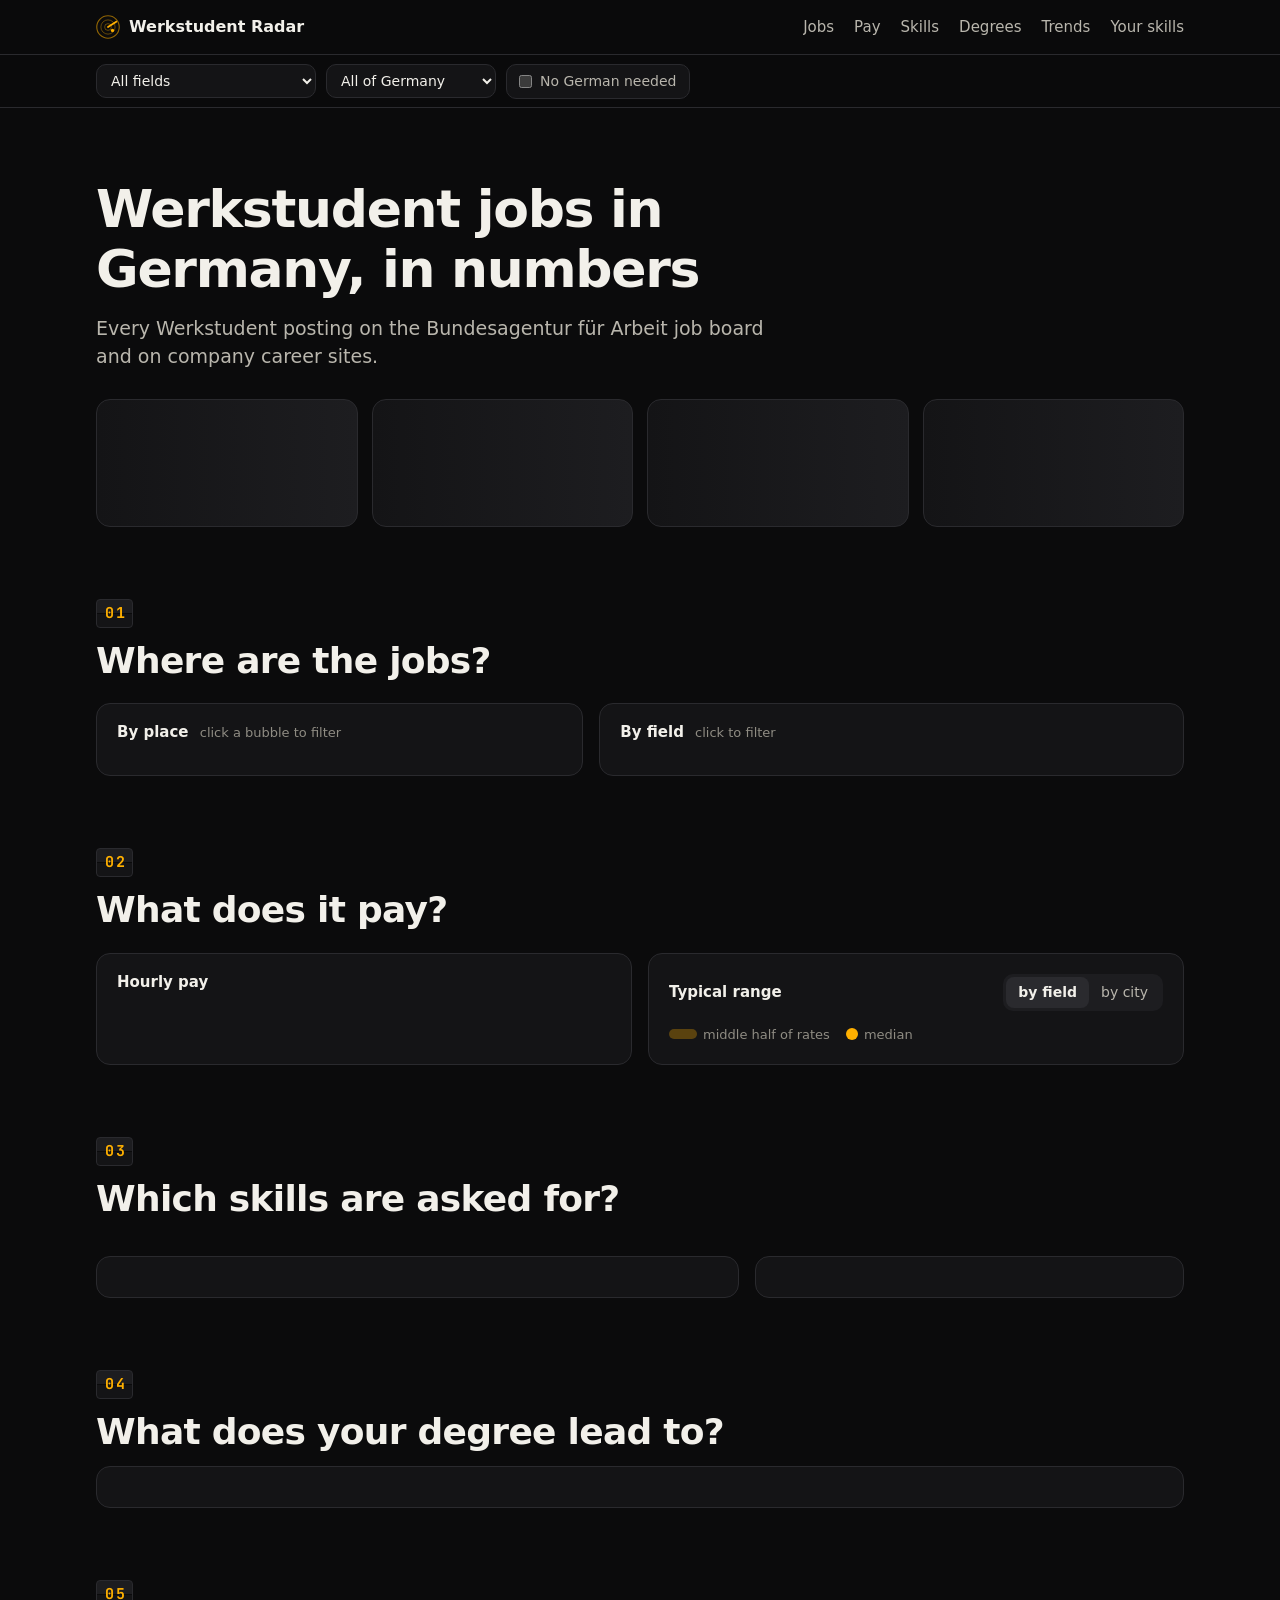
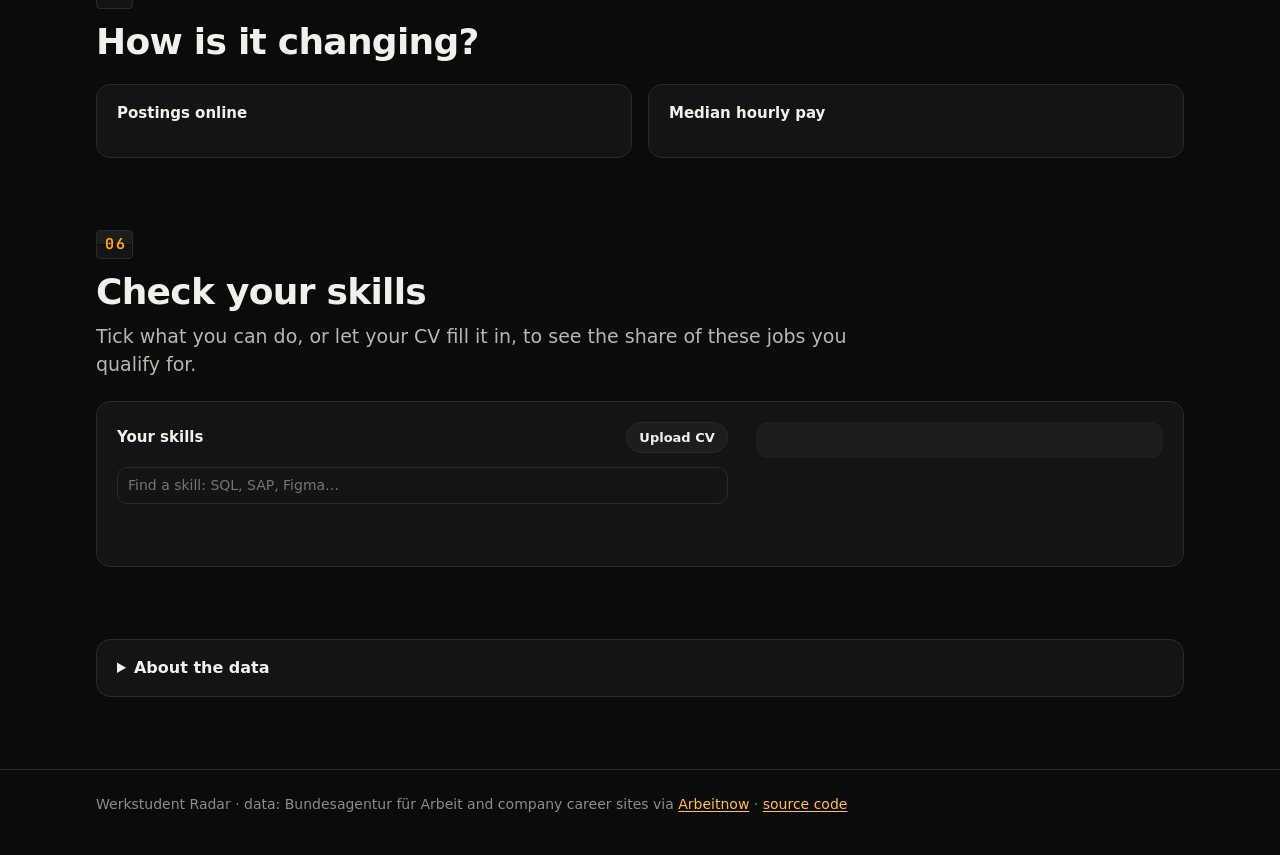
==== commit e9a4c22d: "Add a web app manifest and home screen icons in the amber palette" ====
--- a/docs/index.html
+++ b/docs/index.html
@@ -14,7 +14,12 @@
   <meta property="og:image:height" content="630">
   <meta property="og:image:alt" content="Werkstudent Radar: number of Werkstudent postings online, median hourly pay and share open without German, updated daily">
   <meta name="twitter:card" content="summary_large_image">
-  <link rel="icon" href="favicon.svg" type="image/svg+xml">
+  <meta name="theme-color" content="#0B0B0C">
+  <meta name="color-scheme" content="dark">
+  <meta name="apple-mobile-web-app-title" content="WS Radar">
+  <link rel="icon" href="favicon.svg?v=dev" type="image/svg+xml">
+  <link rel="apple-touch-icon" href="icons/apple-touch-icon.png?v=dev">
+  <link rel="manifest" href="manifest.json?v=dev">
   <link rel="stylesheet" href="assets/style.css?v=dev">
   <script type="module" src="assets/app.js?v=dev"></script>
 </head>
@@ -22,7 +27,7 @@
   <header class="site-header">
     <div class="wrap header-row">
       <a class="brand" href="#top" aria-label="Werkstudent Radar, back to top">
-        <img src="favicon.svg" alt="" width="24" height="24">
+        <img src="favicon.svg?v=dev" alt="" width="24" height="24">
         <span>Werkstudent Radar</span>
       </a>
       <nav class="nav" aria-label="Sections">
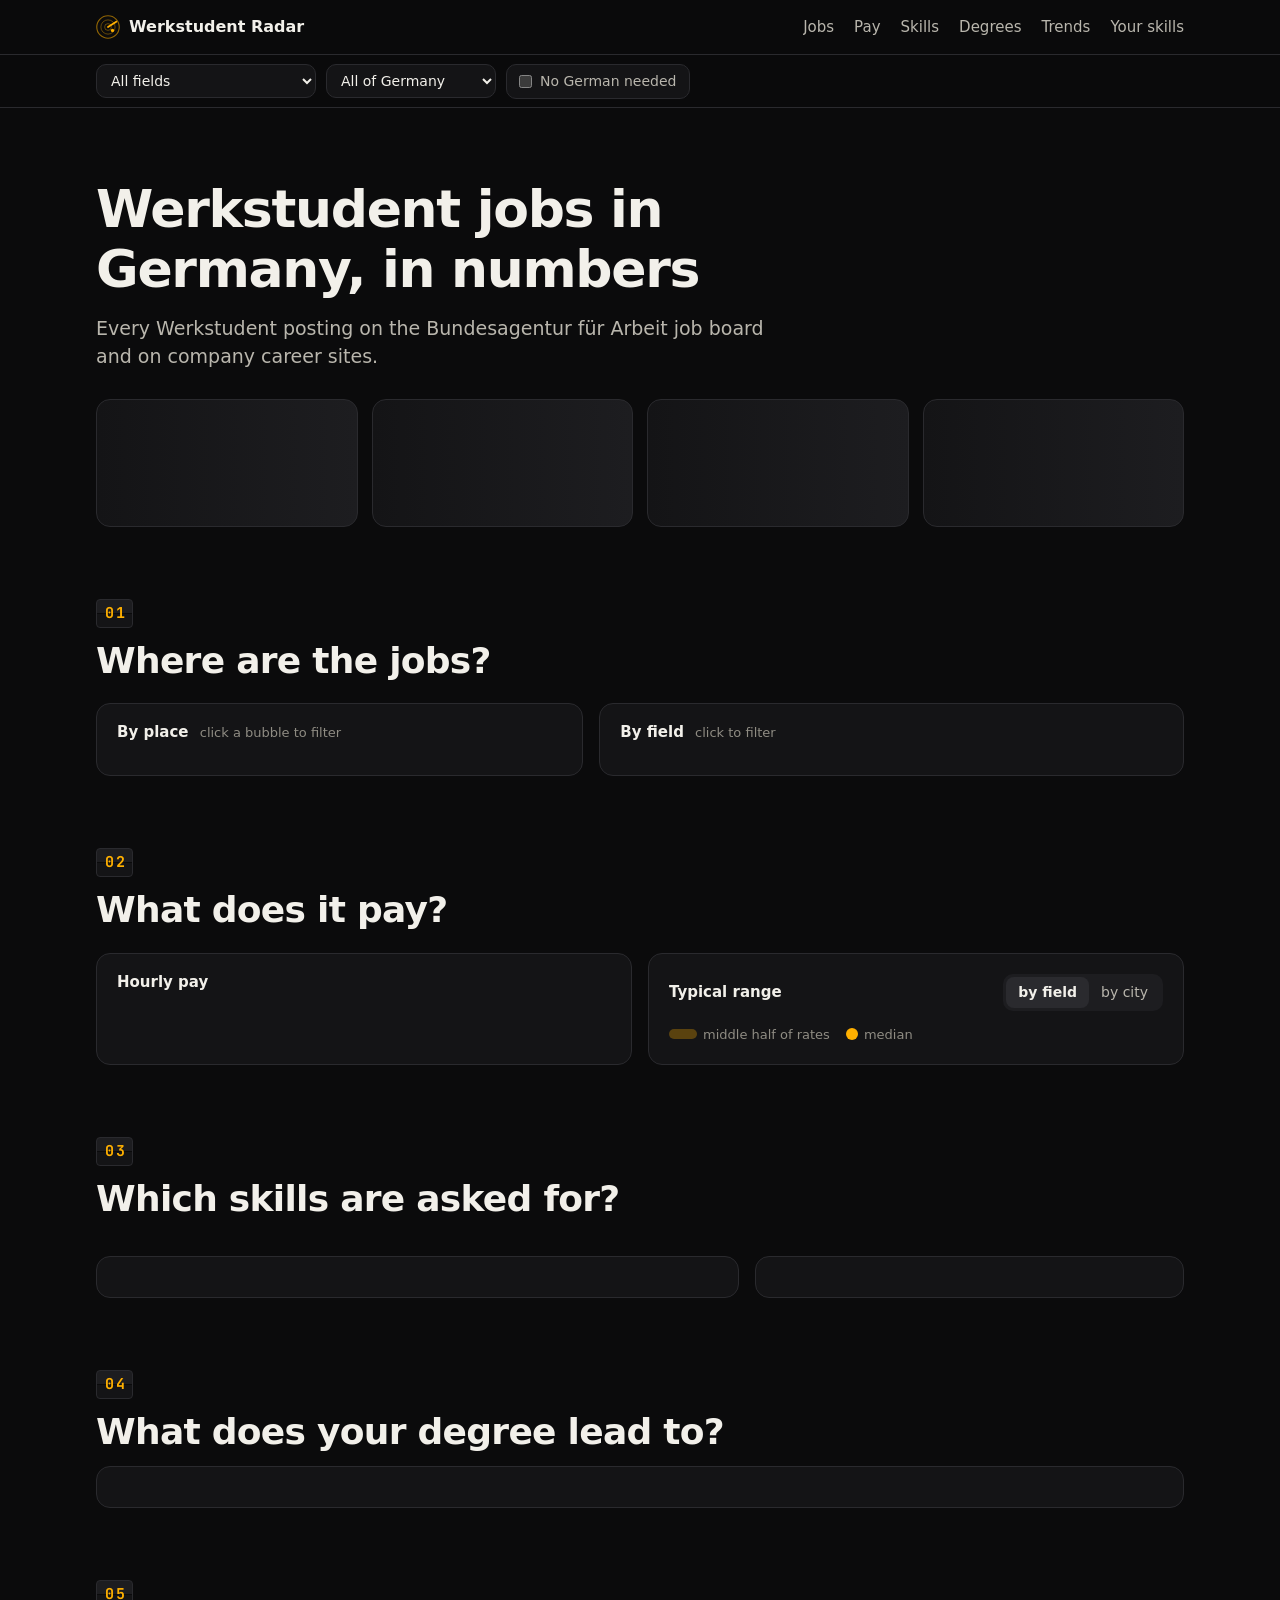
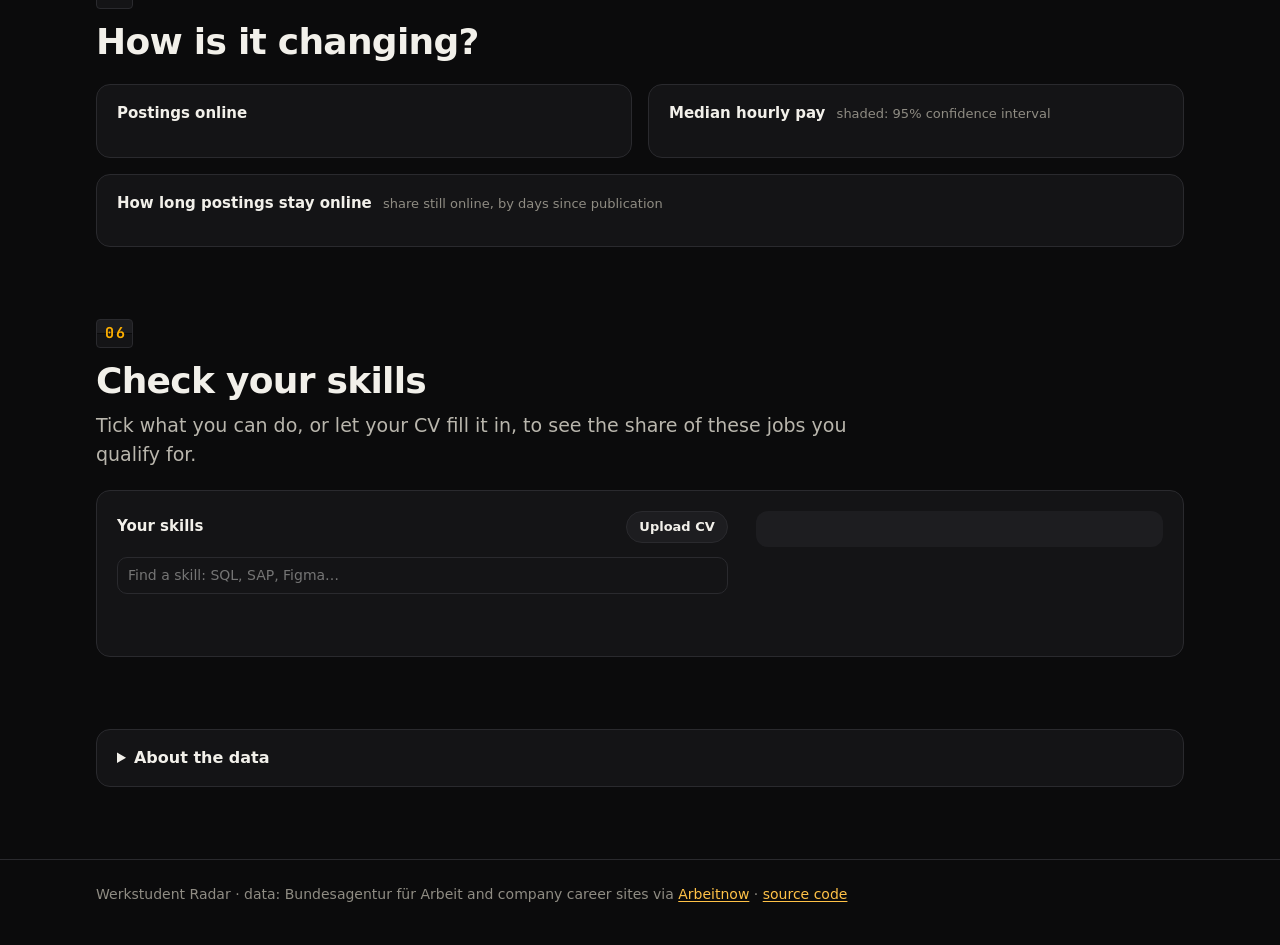
==== commit 6ac97035: "Show confidence intervals, posting lifetimes and related skills on the site" ====
--- a/docs/index.html
+++ b/docs/index.html
@@ -136,7 +136,12 @@
       <p class="insight" id="trends-insight"></p>
       <div class="grid-2">
         <div class="card"><h3>Postings online</h3><div id="tr-jobs" class="line-chart"></div></div>
-        <div class="card"><h3>Median hourly pay</h3><div id="tr-pay" class="line-chart"></div></div>
+        <div class="card"><h3>Median hourly pay <span class="hint-inline">shaded: 95% confidence interval</span></h3><div id="tr-pay" class="line-chart"></div></div>
+      </div>
+      <div class="card card-wide" id="lifetimes">
+        <h3>How long postings stay online <span class="hint-inline">share still online, by days since publication</span></h3>
+        <div id="tr-life" class="line-chart survival"></div>
+        <p class="legend-line" id="tr-life-note"></p>
       </div>
     </section>
 
--- a/docs/assets/style.css
+++ b/docs/assets/style.css
@@ -182,6 +182,11 @@
 .pay-trio > div { background: var(--surface-2); border-radius: 10px; padding: 12px 8px; }
 .pay-trio span { display: block; font-family: var(--mono); font-size: 24px; font-weight: 700; color: var(--ink); font-variant-numeric: tabular-nums; }
 .pay-trio .mid { background: var(--accent-soft); }
+.ci { display: block; font-family: var(--mono); font-size: 11px; color: var(--ink-3); font-variant-numeric: tabular-nums; margin-top: 2px; }
+.pay-trio .ci { margin-top: 4px; color: var(--ink-2); }
+.related { margin-top: 2px; }
+#sd-fields + h3 { margin-top: 18px; }
+.related .lift { font-family: var(--mono); font-size: 12px; color: var(--accent-ink); }
 
 /* Dot-range */
 .dots { display: grid; gap: 2px; }
@@ -290,6 +295,12 @@
 .line-chart circle { fill: var(--accent); stroke: var(--surface); stroke-width: 2; }
 .line-chart .end-label { fill: var(--ink); font-family: var(--mono); font-size: 12px; font-weight: 600; font-variant-numeric: tabular-nums; }
 .line-chart .crosshair { stroke: var(--ink-3); stroke-width: 1; }
+.line-chart path.band { fill: var(--accent); opacity: .16; }
+.line-chart .half { stroke: var(--muted-bar); stroke-width: 1; stroke-dasharray: 3 4; }
+.line-chart.survival svg { height: 200px; }
+.card-wide { margin-top: 16px; }
+.card-wide .legend-line { display: block; line-height: 1.5; }
+.card-wide .legend-line strong { color: var(--ink); }
 
 /* About */
 .about details { background: var(--surface); border: 1px solid var(--line); border-radius: var(--radius); padding: 16px 20px; }
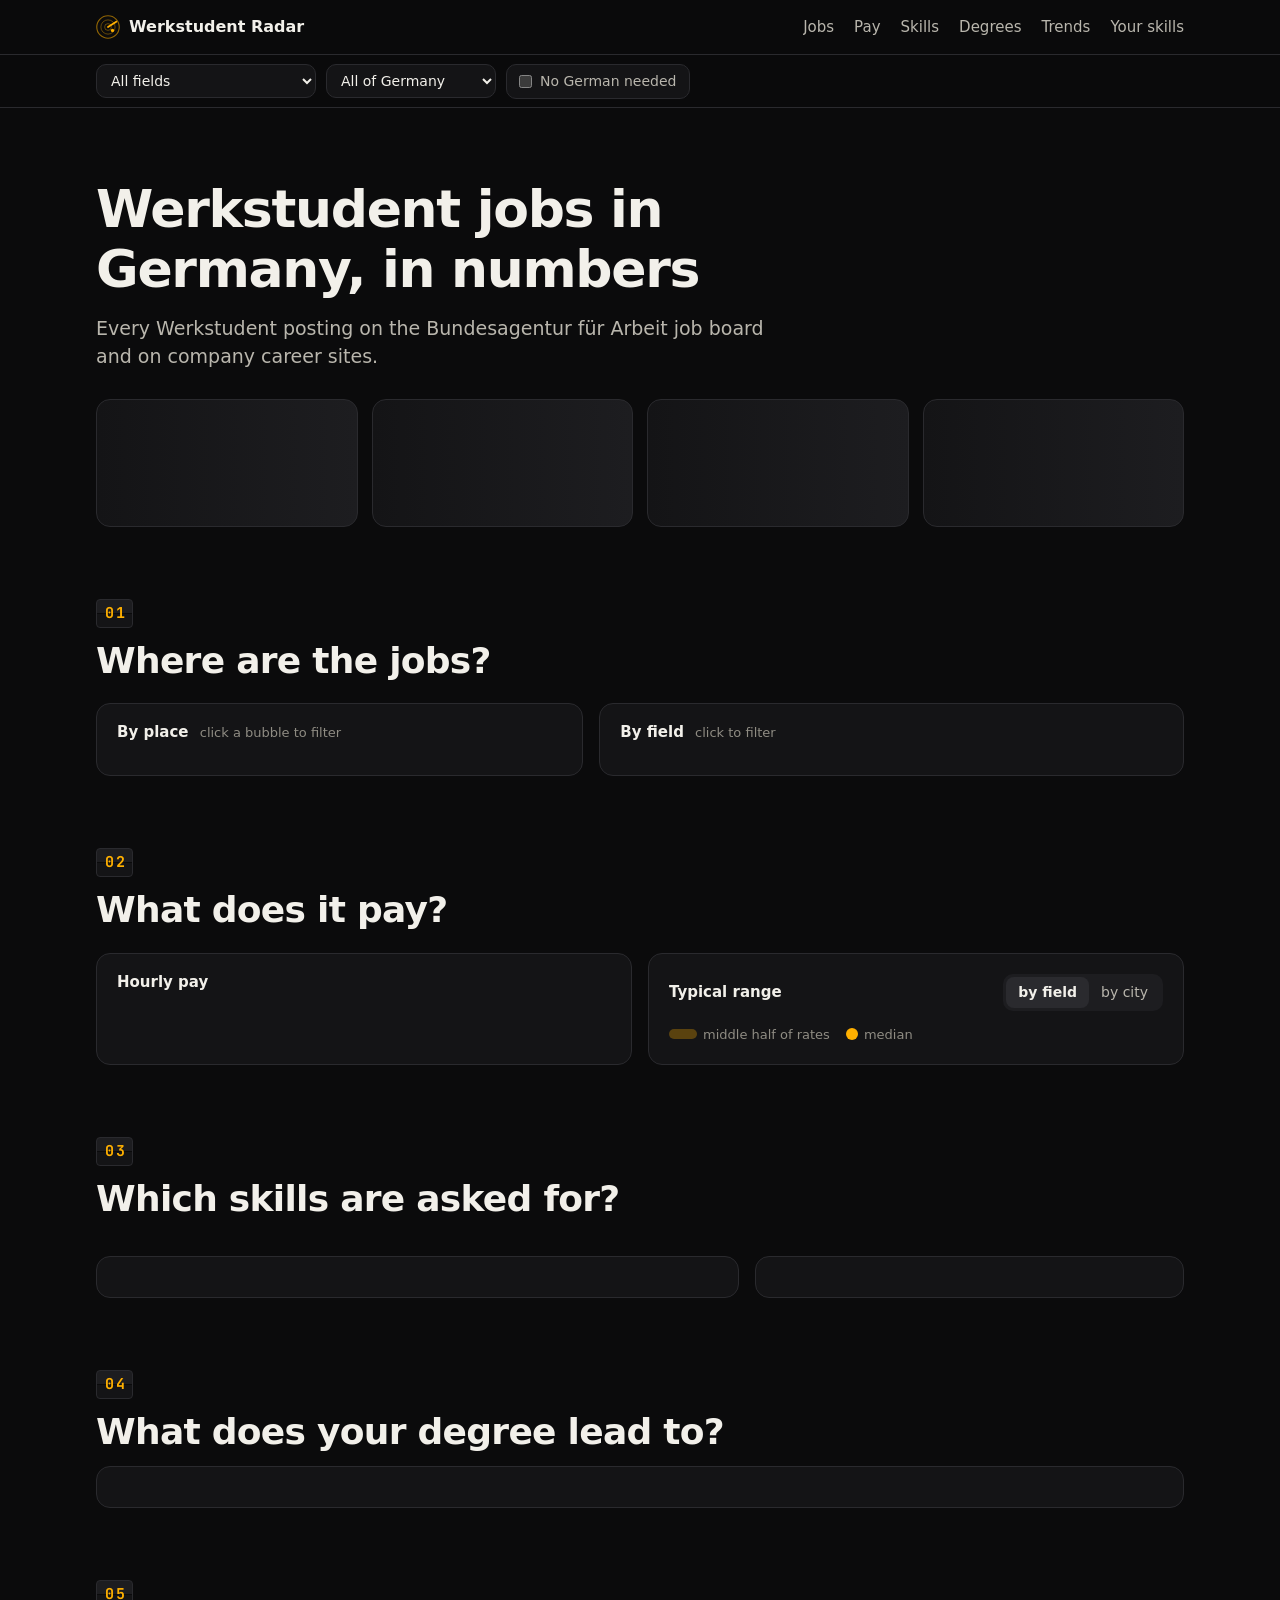
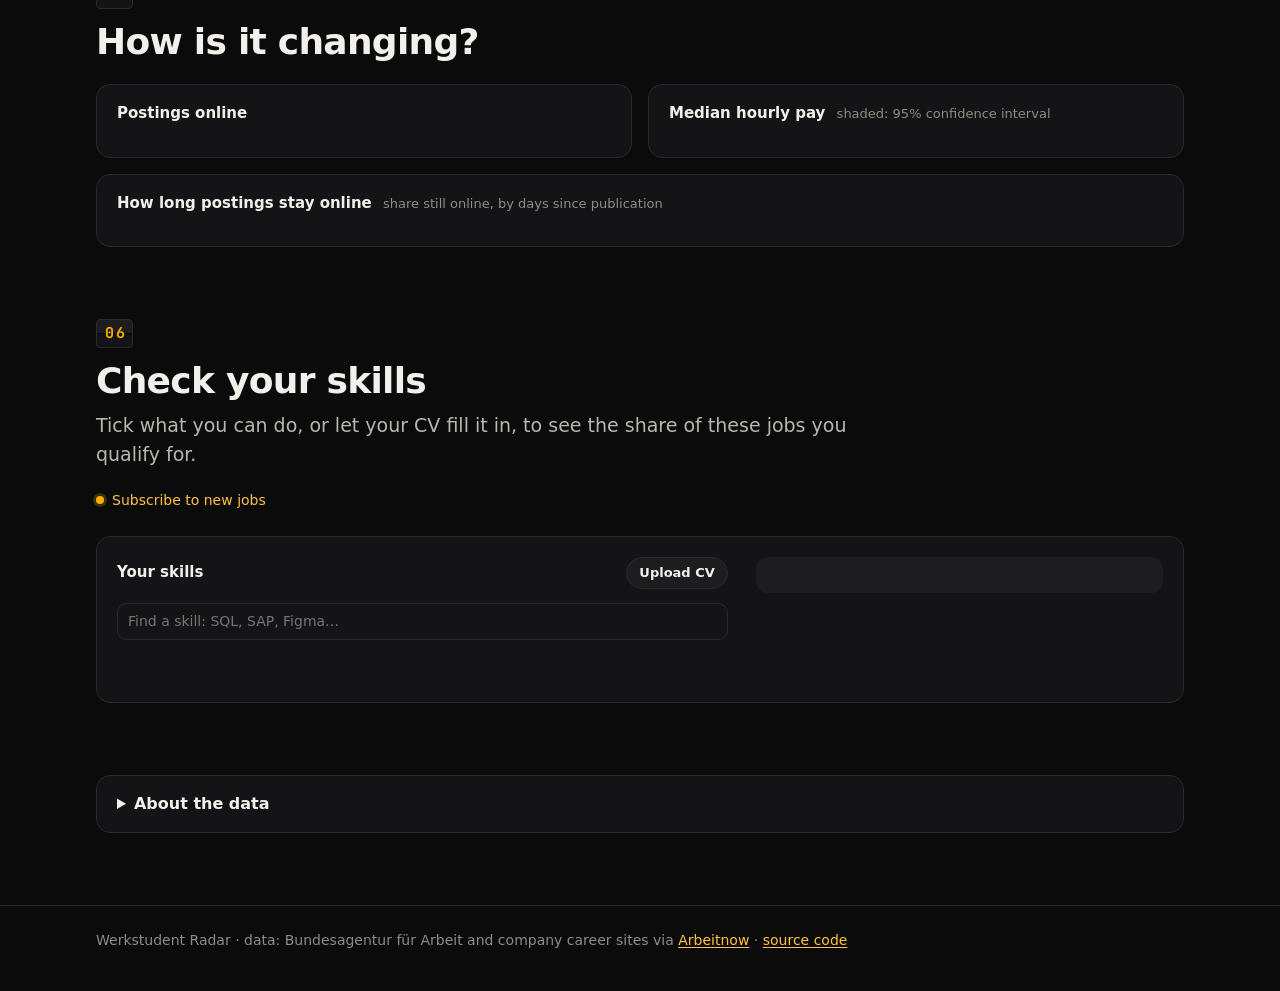
==== commit 8a744320: "Publish daily RSS feeds of new postings" ====
--- a/docs/index.html
+++ b/docs/index.html
@@ -20,6 +20,8 @@
   <link rel="icon" href="favicon.svg?v=dev" type="image/svg+xml">
   <link rel="apple-touch-icon" href="icons/apple-touch-icon.png?v=dev">
   <link rel="manifest" href="manifest.json?v=dev">
+  <!-- Feed URLs stay fixed (no ?v=dev): feed readers keep the address they subscribed to. -->
+  <link rel="alternate" type="application/rss+xml" title="Werkstudent Radar: new Werkstudent jobs" href="feeds/all.xml">
   <link rel="stylesheet" href="assets/style.css?v=dev">
   <script type="module" src="assets/app.js?v=dev"></script>
 </head>
@@ -149,6 +151,10 @@
       <p class="step">06</p>
       <h2>Check your skills</h2>
       <p class="insight">Tick what you can do, or let your CV fill it in, to see the share of these jobs you qualify for.</p>
+      <details class="subscribe">
+        <summary>Subscribe to new jobs</summary>
+        <div class="subscribe-body" id="subscribe" aria-live="polite"></div>
+      </details>
       <div class="card check-card">
         <div class="check-grid">
           <div>
--- a/docs/assets/style.css
+++ b/docs/assets/style.css
@@ -251,6 +251,16 @@
 #my-search { width: 100%; }
 .summary-actions { grid-column: 1 / -1; margin-top: 6px; }
 .jobs-panel { border-top: 1px solid var(--line); margin-top: 20px; padding-top: 18px; }
+.subscribe { margin: -8px 0 18px; font-size: 14px; }
+.subscribe summary { display: inline-flex; align-items: center; gap: 8px; cursor: pointer; color: var(--accent-ink); list-style: none; min-height: 36px; }
+.subscribe summary::-webkit-details-marker { display: none; }
+.subscribe summary::before { content: ""; width: 8px; height: 8px; border-radius: 50%; background: var(--accent); box-shadow: 0 0 0 3px var(--accent-soft); }
+.subscribe-body { max-width: 620px; margin-top: 8px; padding: 14px 16px; background: var(--surface); border: 1px solid var(--line); border-radius: 12px; color: var(--ink-2); }
+.subscribe-body p { margin: 0 0 10px; }
+.feed-row { display: flex; align-items: center; justify-content: space-between; gap: 12px; padding: 6px 0; border-top: 1px solid var(--line); }
+.feed-row a { color: var(--ink); font-weight: 600; text-decoration: none; overflow-wrap: anywhere; }
+.feed-row a:hover { color: var(--accent-ink); }
+.subscribe .hint { margin: 8px 0 0; font-size: 13px; color: var(--ink-3); }
 
 /* Match summary */
 .match-summary { display: grid; grid-template-columns: auto 1fr; gap: 8px 18px; align-items: center; background: var(--surface-2); border-radius: 12px; padding: 18px; }
@@ -261,6 +271,9 @@
 .meter > div { height: 100%; background: var(--accent); border-radius: 999px; transition: width .35s ease; }
 .learn { grid-column: 1 / -1; display: flex; flex-wrap: wrap; align-items: center; gap: 8px; }
 .learn-label { font-size: 14px; color: var(--ink-2); }
+.gap-text { flex-basis: 100%; margin: 0 0 4px; font-size: 15px; color: var(--ink-2); }
+.gap-text strong { color: var(--ink); }
+.gap-then { color: var(--ink-3); font-family: var(--mono); }
 .match-empty { grid-column: 1 / -1; font-size: 16px; color: var(--ink-2); }
 
 /* Job list */
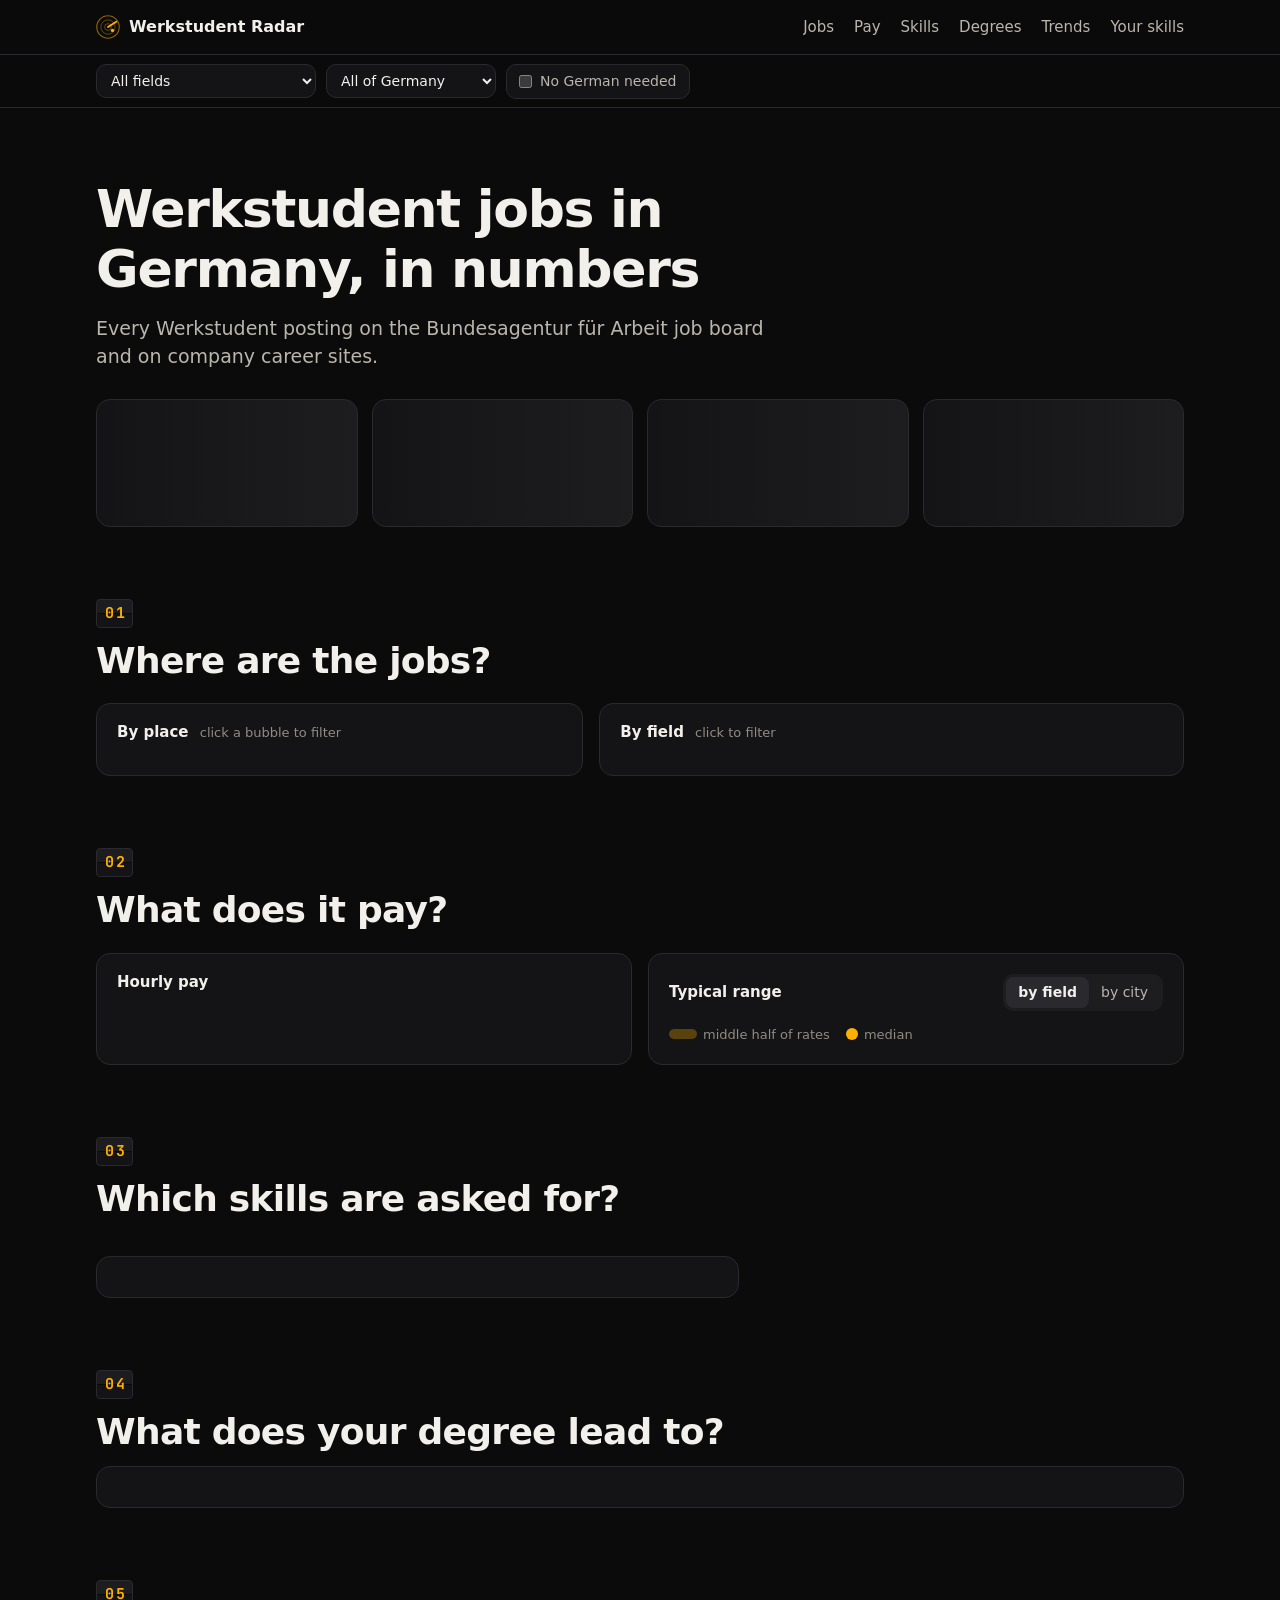
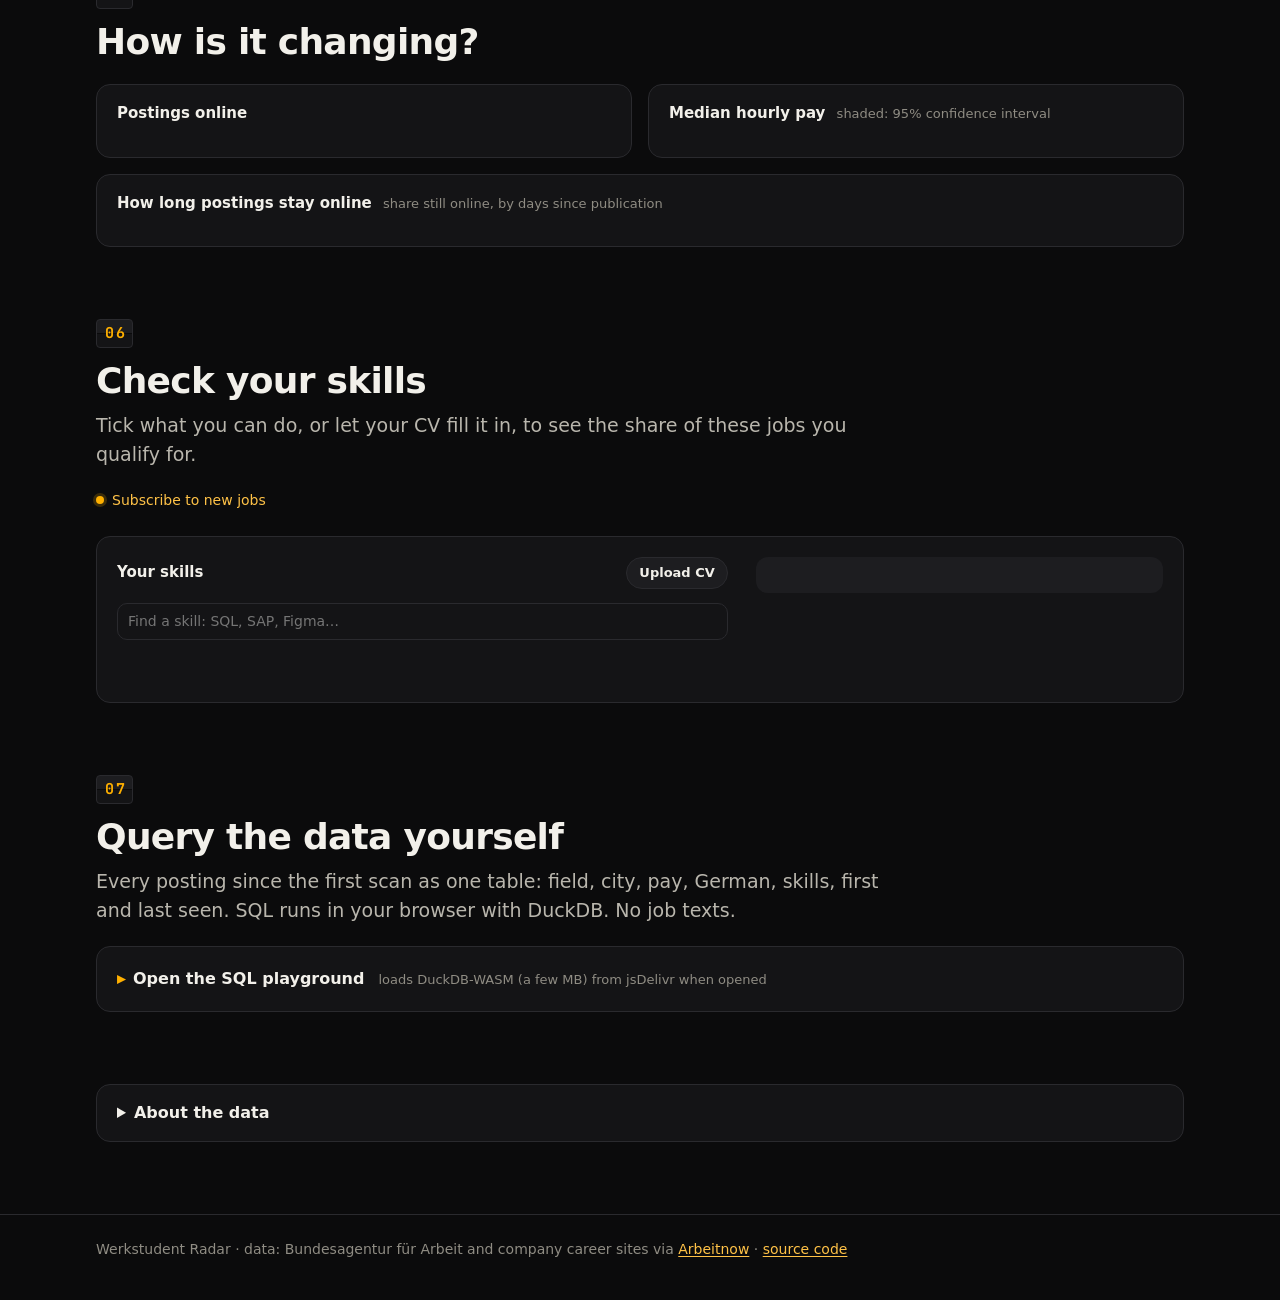
==== commit 5d55757d: "Add a SQL playground with DuckDB-WASM over a Parquet export" ====
--- a/docs/index.html
+++ b/docs/index.html
@@ -193,6 +193,27 @@
       </div>
     </section>
 
+    <section id="query" class="wrap section">
+      <p class="step">07</p>
+      <h2>Query the data yourself</h2>
+      <p class="insight">Every posting since the first scan as one table: field, city, pay, German, skills, first and last seen. SQL runs in your browser with DuckDB. No job texts.</p>
+      <details class="card sql" id="sql">
+        <summary>Open the SQL playground <span class="hint-inline">loads DuckDB-WASM (a few MB) from jsDelivr when opened</span></summary>
+        <div class="sql-body">
+          <div class="chips-row" id="sql-examples"></div>
+          <label class="sr-only" for="sql-input">SQL query</label>
+          <textarea id="sql-input" spellcheck="false" autocapitalize="off" autocomplete="off" rows="11"></textarea>
+          <div class="sql-bar">
+            <button type="button" class="btn" id="sql-run">Run</button>
+            <span class="hint-inline">Ctrl/⌘ + Enter</span>
+            <span class="sql-status" id="sql-status" aria-live="polite"></span>
+          </div>
+          <div class="sql-out" id="sql-out"></div>
+          <p class="sql-help">Tables: <code>postings</code> (refnr, source, title, company, field, field_label, city, lat, lon, pay, pay_min, pay_max, german, remote, published, first_seen, last_seen, online, skills[], url) and <code>skills</code> (id, label, group). Pay is €/h; <code>german</code> is required, implicit, plus or none. Download: <a href="data/postings.parquet" download>postings.parquet</a>, <a href="data/skills.parquet" download>skills.parquet</a>.</p>
+        </div>
+      </details>
+    </section>
+
     <section class="wrap section about">
       <details>
         <summary>About the data</summary>
--- a/docs/assets/style.css
+++ b/docs/assets/style.css
@@ -315,6 +315,27 @@
 .card-wide .legend-line { display: block; line-height: 1.5; }
 .card-wide .legend-line strong { color: var(--ink); }
 
+/* SQL playground */
+.sql summary { cursor: pointer; font-weight: 650; list-style: none; display: flex; flex-wrap: wrap; align-items: baseline; gap: 4px 8px; }
+.sql summary::-webkit-details-marker { display: none; }
+.sql summary::before { content: "▸"; color: var(--accent); font-family: var(--mono); }
+.sql[open] summary::before { content: "▾"; }
+.sql-body { margin-top: 16px; }
+#sql-input {
+  width: 100%; font-family: var(--mono); font-size: 13px; line-height: 1.5; color: var(--ink); background: var(--bg);
+  border: 1px solid var(--surface-3); border-radius: 10px; padding: 12px; resize: vertical; tab-size: 2;
+}
+.sql-bar { display: flex; align-items: center; gap: 12px; flex-wrap: wrap; margin: 10px 0; }
+.sql-status { font-family: var(--mono); font-size: 12px; color: var(--ink-3); margin-left: auto; }
+.sql-out { overflow-x: auto; max-height: 420px; overflow-y: auto; }
+.sql-out table { border-collapse: collapse; font-size: 13px; min-width: 100%; }
+.sql-out th, .sql-out td { text-align: left; padding: 6px 10px; border-bottom: 1px solid var(--line); white-space: nowrap; max-width: 320px; overflow: hidden; text-overflow: ellipsis; }
+.sql-out th { position: sticky; top: 0; background: var(--surface); color: var(--ink-2); font-weight: 600; }
+.sql-out td { font-family: var(--mono); font-variant-numeric: tabular-nums; }
+.sql-error { color: var(--warn-ink); background: var(--warn-bg); padding: 10px 12px; border-radius: 8px; font-family: var(--mono); font-size: 13px; white-space: pre-wrap; }
+.sql-help { font-size: 13px; color: var(--ink-3); margin-top: 12px; }
+.sql-help code { font-family: var(--mono); color: var(--ink-2); }
+
 /* About */
 .about details { background: var(--surface); border: 1px solid var(--line); border-radius: var(--radius); padding: 16px 20px; }
 .about summary { cursor: pointer; font-weight: 650; }
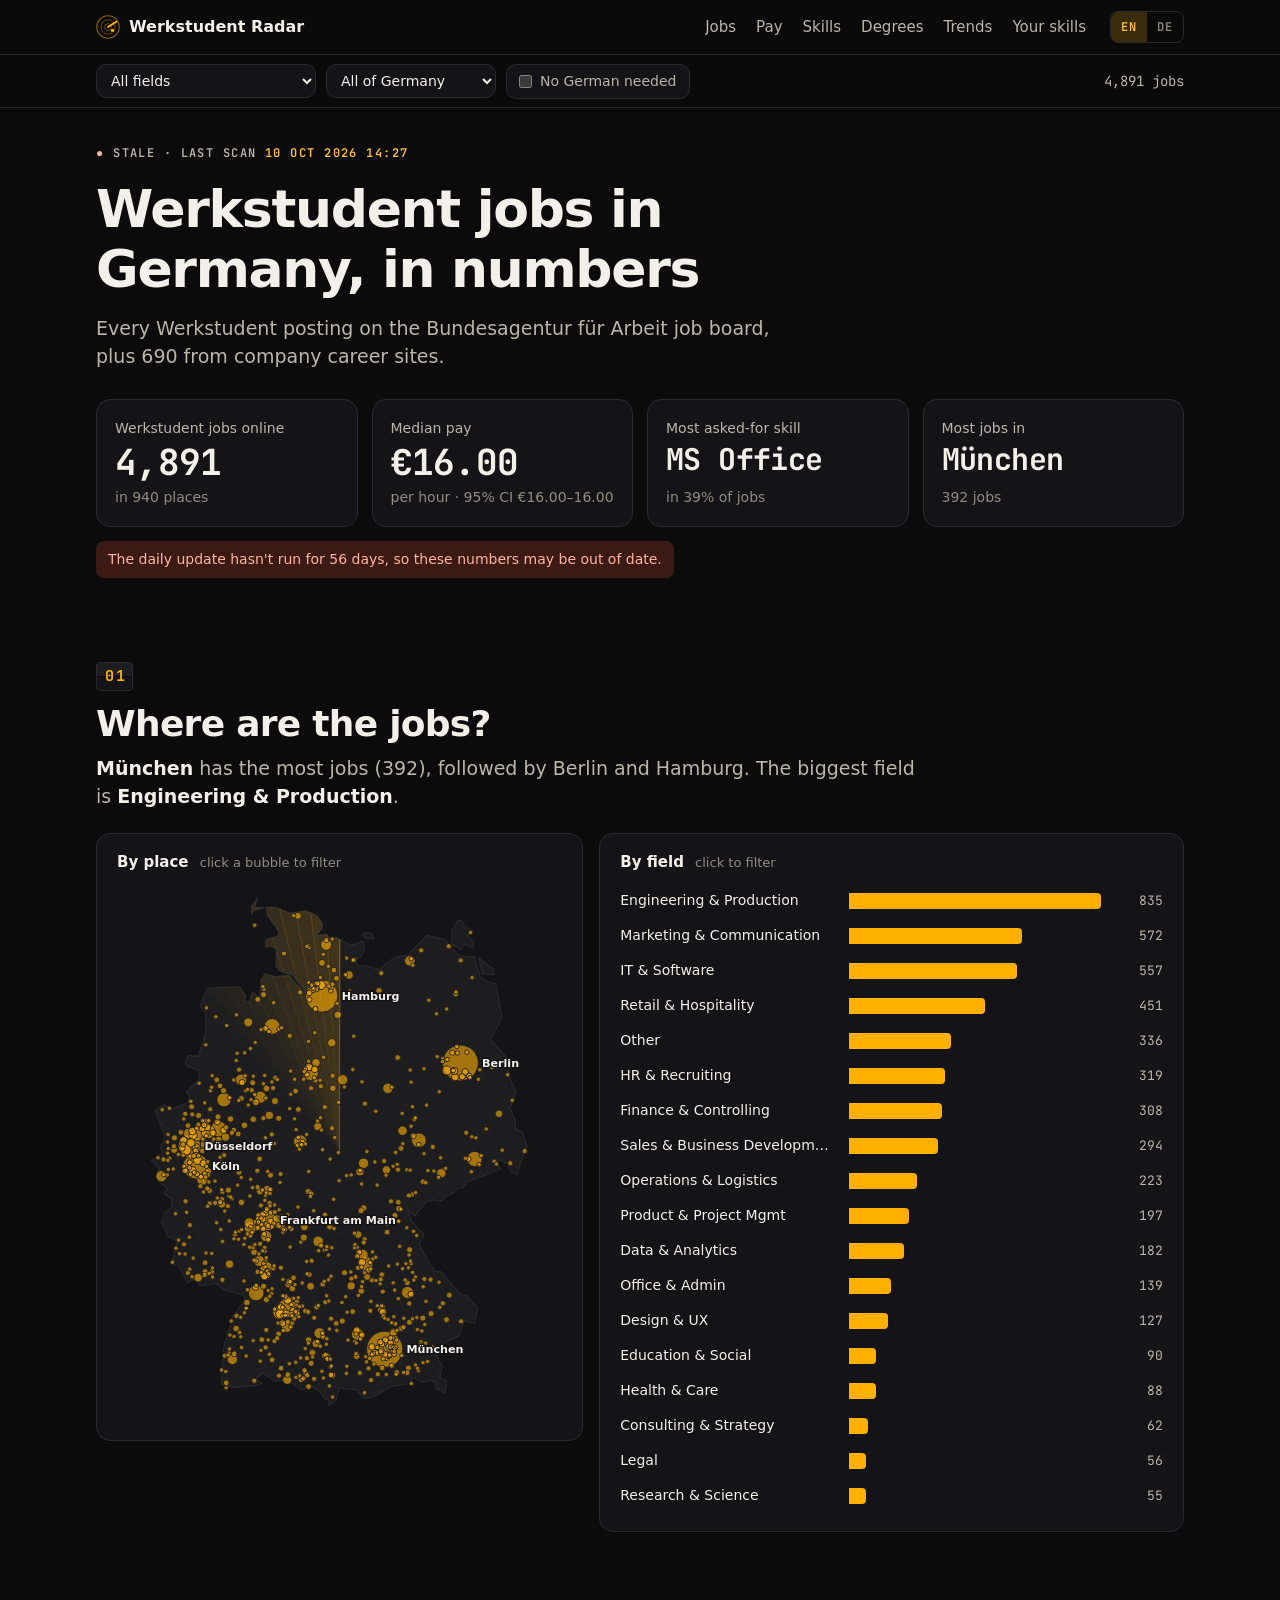
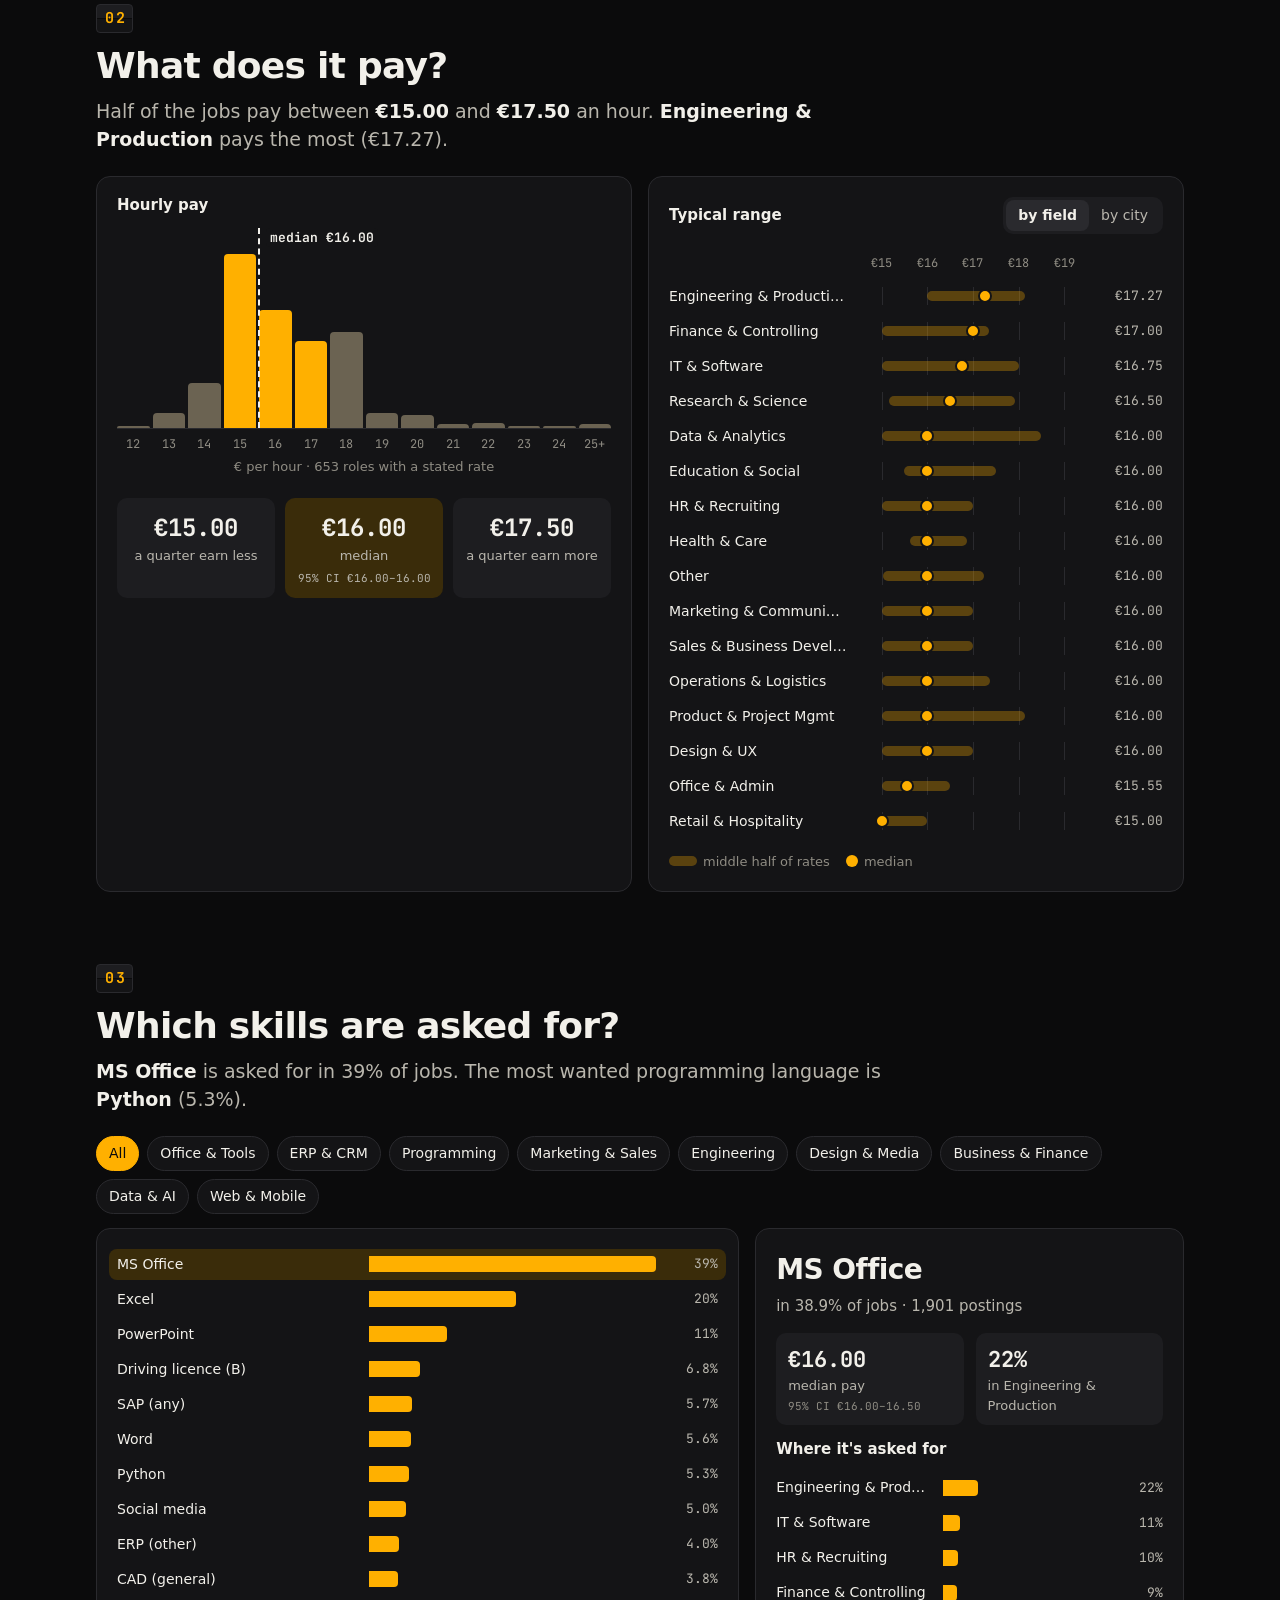
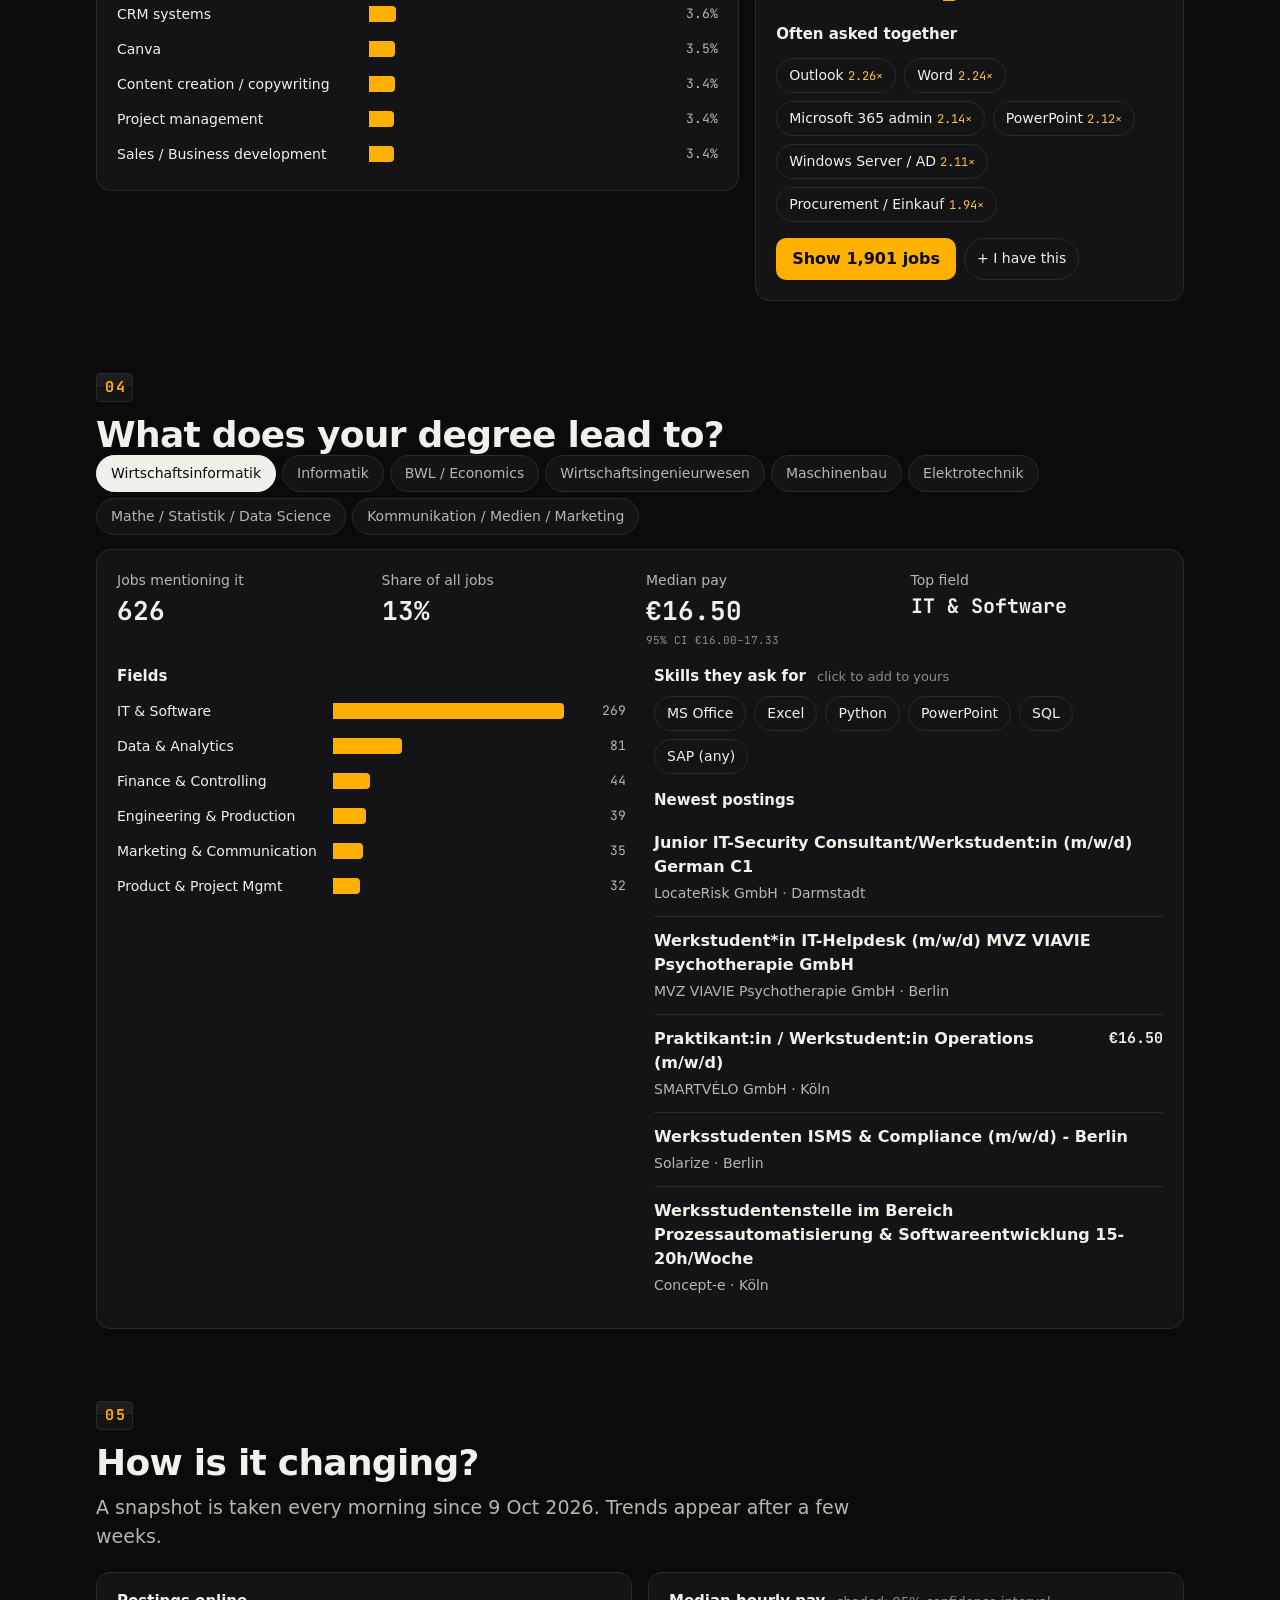
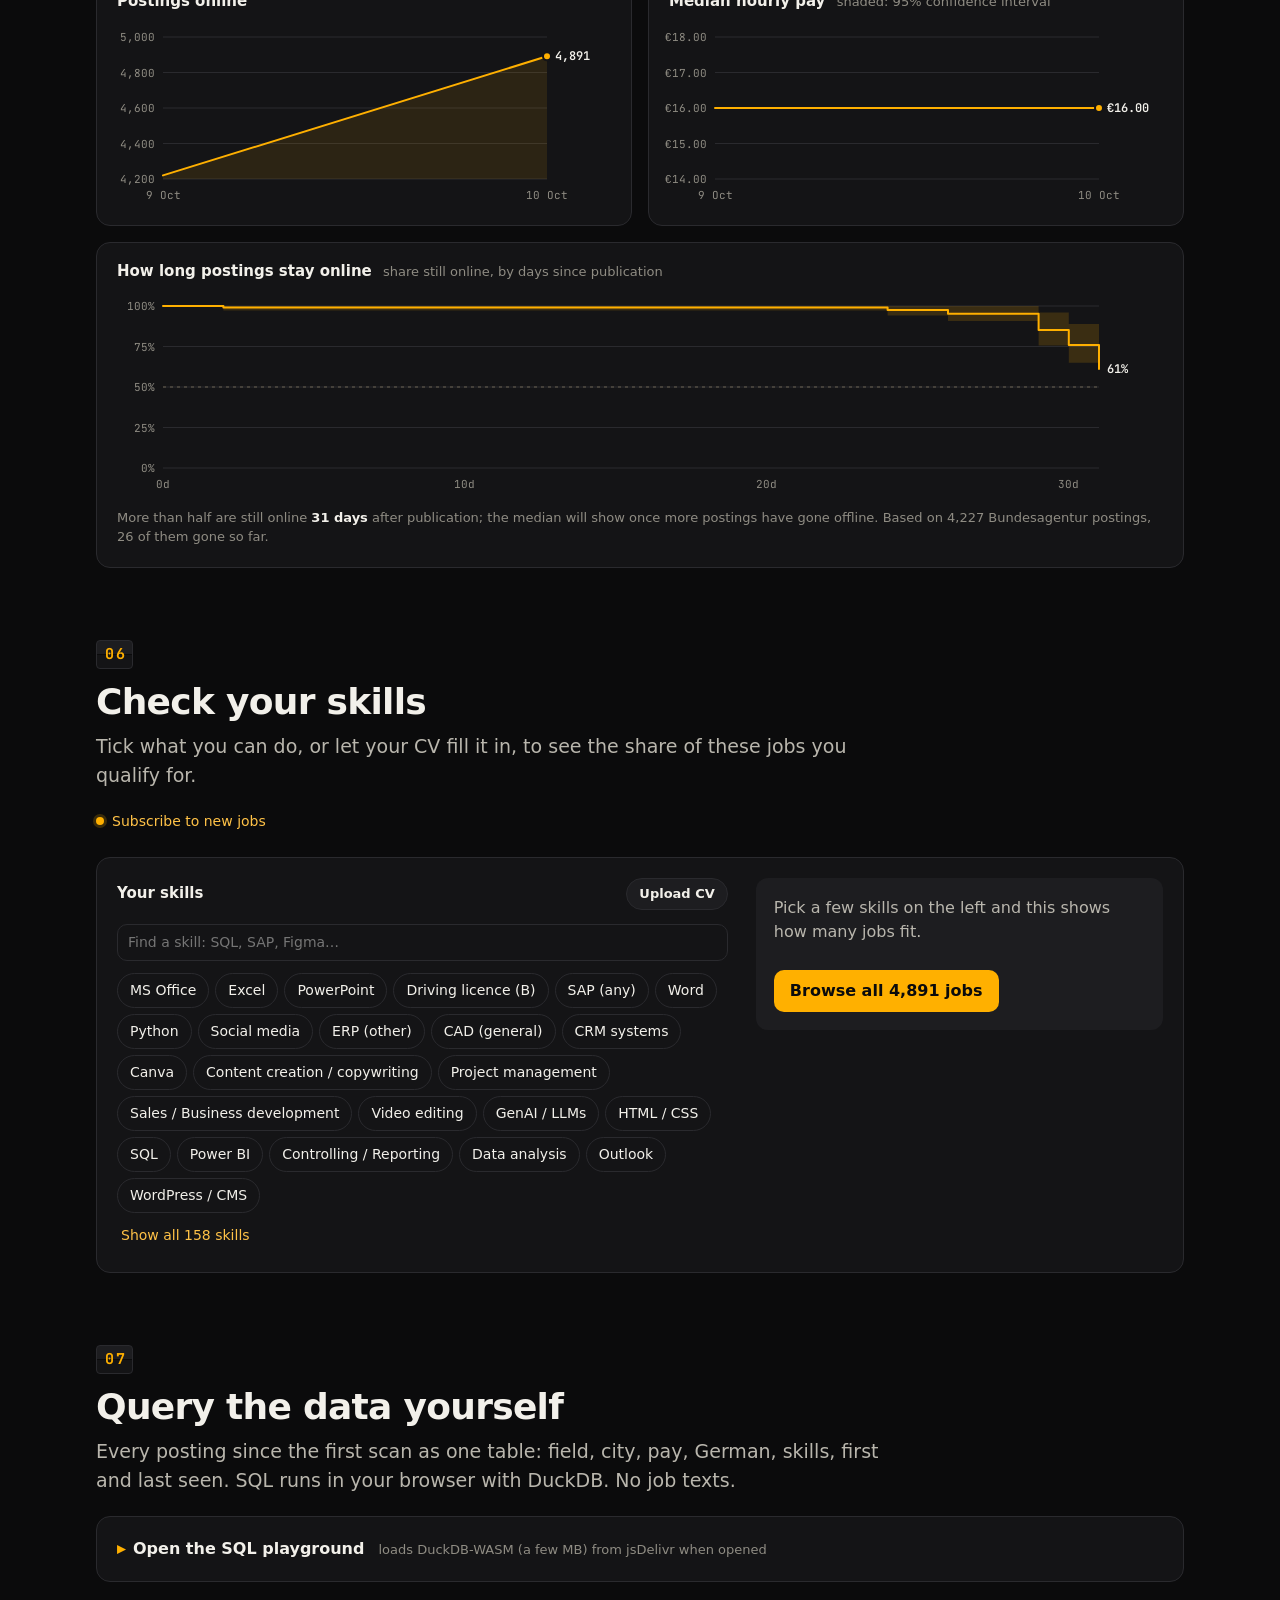
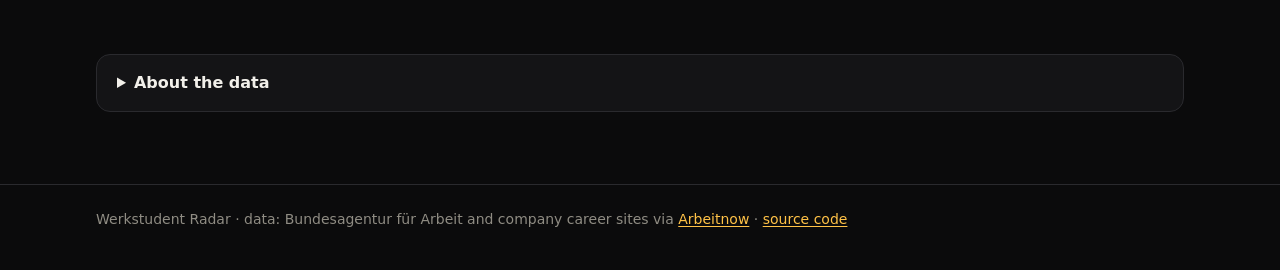
==== commit 09cb9731: "Add a German/English switch with all UI strings in one dictionary" ====
--- a/docs/index.html
+++ b/docs/index.html
@@ -28,35 +28,38 @@
 <body>
   <header class="site-header">
     <div class="wrap header-row">
-      <a class="brand" href="#top" aria-label="Werkstudent Radar, back to top">
+      <a class="brand" href="#top" aria-label="Werkstudent Radar, back to top" data-i18n-attr="aria-label:brand.aria">
         <img src="favicon.svg?v=dev" alt="" width="24" height="24">
         <span>Werkstudent Radar</span>
       </a>
-      <nav class="nav" aria-label="Sections">
-        <a href="#where"><b class="nav-num" aria-hidden="true">01</b>Jobs</a>
-        <a href="#pay"><b class="nav-num" aria-hidden="true">02</b>Pay</a>
-        <a href="#skills"><b class="nav-num" aria-hidden="true">03</b>Skills</a>
-        <a href="#programmes"><b class="nav-num" aria-hidden="true">04</b>Degrees</a>
-        <a href="#trends"><b class="nav-num" aria-hidden="true">05</b>Trends</a>
-        <a href="#check" aria-label="Your skills"><b class="nav-num" aria-hidden="true">06</b><span class="nav-full">Your skills</span><span class="nav-short">Match</span></a>
+      <nav class="nav" aria-label="Sections" data-i18n-attr="aria-label:nav.aria">
+        <a href="#where"><b class="nav-num" aria-hidden="true">01</b><span data-i18n="nav.where">Jobs</span></a>
+        <a href="#pay"><b class="nav-num" aria-hidden="true">02</b><span data-i18n="nav.pay">Pay</span></a>
+        <a href="#skills"><b class="nav-num" aria-hidden="true">03</b><span data-i18n="nav.skills">Skills</span></a>
+        <a href="#programmes"><b class="nav-num" aria-hidden="true">04</b><span data-i18n="nav.programmes">Degrees</span></a>
+        <a href="#trends"><b class="nav-num" aria-hidden="true">05</b><span data-i18n="nav.trends">Trends</span></a>
+        <a href="#check" aria-label="Your skills" data-i18n-attr="aria-label:nav.check"><b class="nav-num" aria-hidden="true">06</b><span class="nav-full" data-i18n="nav.check">Your skills</span><span class="nav-short" data-i18n="nav.check_short">Match</span></a>
       </nav>
+      <div class="lang-switch" role="group" aria-label="Language" data-i18n-attr="aria-label:lang.aria">
+        <button type="button" data-lang="en" lang="en" aria-pressed="true">EN</button><button type="button" data-lang="de" lang="de" aria-pressed="false">DE</button>
+      </div>
     </div>
     <div class="filterbar" id="filterbar">
       <div class="wrap filter-row">
-        <button type="button" class="filters-btn" id="f-open" aria-expanded="false" aria-controls="f-sheet">Filters</button>
+        <button type="button" class="filters-btn" id="f-open" aria-expanded="false" aria-controls="f-sheet" data-i18n="filter.open">Filters</button>
         <div class="filter-chips" id="f-chips"></div>
         <!-- Inline on wide screens; a bottom sheet behind the Filters button on phones. -->
         <div class="filter-controls" id="f-sheet">
-          <div class="sheet-head"><strong>Filters</strong><button type="button" class="link-btn" id="f-close">Close</button></div>
-          <label class="sr-only" for="f-field">Field</label>
-          <select id="f-field"><option value="">All fields</option></select>
-          <label class="sr-only" for="f-city">City</label>
-          <select id="f-city"><option value="">All of Germany</option></select>
-          <label class="switch"><input type="checkbox" id="f-nogerman"><span>No German needed</span></label>
+          <div class="sheet-head"><strong data-i18n="filter.open">Filters</strong><button type="button" class="link-btn" id="f-close" data-i18n="filter.close">Close</button></div>
+          <label class="sr-only" for="f-field" data-i18n="filter.field">Field</label>
+          <select id="f-field"><option value="" data-i18n="filter.all_fields">All fields</option></select>
+          <label class="sr-only" for="f-city" data-i18n="filter.city">City</label>
+          <select id="f-city"><option value="" data-i18n="filter.all_germany">All of Germany</option></select>
+          <label class="switch"><input type="checkbox" id="f-nogerman"><span data-i18n="filter.no_german">No German needed</span></label>
           <button type="button" class="btn sheet-done" id="f-done">Show jobs</button>
         </div>
         <span class="filter-count" id="f-count"></span>
-        <button type="button" class="link-btn" id="f-reset" hidden>Reset</button>
+        <button type="button" class="link-btn" id="f-reset" hidden data-i18n="filter.reset">Reset</button>
       </div>
     </div>
     <div class="sheet-backdrop" id="f-backdrop" hidden></div>
@@ -65,7 +68,7 @@
   <main id="top">
     <section class="hero wrap">
       <p class="status" id="status"></p>
-      <h1>Werkstudent jobs in Germany, in&nbsp;numbers</h1>
+      <h1 data-i18n-html="hero.title">Werkstudent jobs in Germany, in&nbsp;numbers</h1>
       <p class="lede">Every Werkstudent posting on the Bundesagentur für Arbeit job board and on company career sites.</p>
       <div class="tiles" id="tiles">
         <div class="tile skeleton"></div><div class="tile skeleton"></div><div class="tile skeleton"></div><div class="tile skeleton"></div>
@@ -75,15 +78,15 @@
 
     <section id="where" class="wrap section">
       <p class="step">01</p>
-      <h2>Where are the jobs?</h2>
+      <h2 data-i18n="where.title">Where are the jobs?</h2>
       <p class="insight" id="where-insight"></p>
       <div class="grid-map">
         <div class="card">
-          <h3>By place <span class="hint-inline">click a bubble to filter</span></h3>
+          <h3><span data-i18n="where.by_place">By place</span> <span class="hint-inline" data-i18n="where.by_place_hint">click a bubble to filter</span></h3>
           <div id="map"></div>
         </div>
         <div class="card">
-          <h3>By field <span class="hint-inline">click to filter</span></h3>
+          <h3><span data-i18n="where.by_field">By field</span> <span class="hint-inline" data-i18n="where.by_field_hint">click to filter</span></h3>
           <div id="fields" class="chart"></div>
         </div>
       </div>
@@ -91,30 +94,30 @@
 
     <section id="pay" class="wrap section">
       <p class="step">02</p>
-      <h2>What does it pay?</h2>
+      <h2 data-i18n="pay.title">What does it pay?</h2>
       <p class="insight" id="pay-insight"></p>
       <div class="grid-2">
         <div class="card">
-          <h3>Hourly pay</h3>
+          <h3 data-i18n="pay.hourly">Hourly pay</h3>
           <div id="pay-hist"></div>
         </div>
         <div class="card">
           <div class="card-head">
-            <h3>Typical range</h3>
+            <h3 data-i18n="pay.range">Typical range</h3>
             <div class="seg" id="pay-seg" role="tablist">
-              <button type="button" data-by="field" aria-selected="true">by field</button>
-              <button type="button" data-by="city" aria-selected="false">by city</button>
+              <button type="button" data-by="field" aria-selected="true" data-i18n="pay.by_field">by field</button>
+              <button type="button" data-by="city" aria-selected="false" data-i18n="pay.by_city">by city</button>
             </div>
           </div>
           <div id="pay-range"></div>
-          <p class="legend-line"><span class="lg-range"></span> middle half of rates <span class="lg-dot"></span> median</p>
+          <p class="legend-line" data-i18n-html="pay.legend"><span class="lg-range"></span> middle half of rates <span class="lg-dot"></span> median</p>
         </div>
       </div>
     </section>
 
     <section id="skills" class="wrap section">
       <p class="step">03</p>
-      <h2>Which skills are asked for?</h2>
+      <h2 data-i18n="skills.title">Which skills are asked for?</h2>
       <p class="insight" id="skills-insight"></p>
       <div class="chips-row" id="skill-groups"></div>
       <div class="grid-skills">
@@ -127,21 +130,21 @@
 
     <section id="programmes" class="wrap section">
       <p class="step">04</p>
-      <h2>What does your degree lead to?</h2>
+      <h2 data-i18n="programmes.title">What does your degree lead to?</h2>
       <div class="tabs" role="tablist" id="mj-tabs"></div>
       <div class="card" id="mj-panel" role="tabpanel"></div>
     </section>
 
     <section id="trends" class="wrap section">
       <p class="step">05</p>
-      <h2>How is it changing?</h2>
+      <h2 data-i18n="trends.title">How is it changing?</h2>
       <p class="insight" id="trends-insight"></p>
       <div class="grid-2">
-        <div class="card"><h3>Postings online</h3><div id="tr-jobs" class="line-chart"></div></div>
-        <div class="card"><h3>Median hourly pay <span class="hint-inline">shaded: 95% confidence interval</span></h3><div id="tr-pay" class="line-chart"></div></div>
+        <div class="card"><h3 data-i18n="trends.jobs">Postings online</h3><div id="tr-jobs" class="line-chart"></div></div>
+        <div class="card"><h3><span data-i18n="trends.pay">Median hourly pay</span> <span class="hint-inline" data-i18n="trends.pay_hint">shaded: 95% confidence interval</span></h3><div id="tr-pay" class="line-chart"></div></div>
       </div>
       <div class="card card-wide" id="lifetimes">
-        <h3>How long postings stay online <span class="hint-inline">share still online, by days since publication</span></h3>
+        <h3><span data-i18n="life.title">How long postings stay online</span> <span class="hint-inline" data-i18n="life.hint">share still online, by days since publication</span></h3>
         <div id="tr-life" class="line-chart survival"></div>
         <p class="legend-line" id="tr-life-note"></p>
       </div>
@@ -149,28 +152,28 @@
 
     <section id="check" class="wrap section">
       <p class="step">06</p>
-      <h2>Check your skills</h2>
-      <p class="insight">Tick what you can do, or let your CV fill it in, to see the share of these jobs you qualify for.</p>
+      <h2 data-i18n="check.title">Check your skills</h2>
+      <p class="insight" data-i18n="check.insight">Tick what you can do, or let your CV fill it in, to see the share of these jobs you qualify for.</p>
       <details class="subscribe">
-        <summary>Subscribe to new jobs</summary>
+        <summary data-i18n="subscribe.summary">Subscribe to new jobs</summary>
         <div class="subscribe-body" id="subscribe" aria-live="polite"></div>
       </details>
       <div class="card check-card">
         <div class="check-grid">
           <div>
             <div class="card-head">
-              <h3>Your skills</h3>
+              <h3 data-i18n="check.your_skills">Your skills</h3>
               <div class="check-actions">
-                <label class="btn-small" title="Your CV is read in your browser and never uploaded">
+                <label class="btn-small" title="Your CV is read in your browser and never uploaded" data-i18n-attr="title:cv.title">
                   <input type="file" id="cv-file" accept=".pdf,.docx,.txt,application/pdf,application/vnd.openxmlformats-officedocument.wordprocessingml.document,text/plain">
-                  Upload CV
+                  <span data-i18n="cv.upload">Upload CV</span>
                 </label>
-                <button type="button" class="link-btn" id="my-clear" hidden>Clear</button>
+                <button type="button" class="link-btn" id="my-clear" hidden data-i18n="check.clear">Clear</button>
               </div>
             </div>
             <p class="cv-note" id="cv-result" aria-live="polite"></p>
-            <label class="sr-only" for="my-search">Find a skill</label>
-            <input id="my-search" type="search" placeholder="Find a skill: SQL, SAP, Figma…">
+            <label class="sr-only" for="my-search" data-i18n="check.search">Find a skill</label>
+            <input id="my-search" type="search" placeholder="Find a skill: SQL, SAP, Figma…" data-i18n-attr="placeholder:check.search_ph">
             <div id="my-chips" class="chip-groups"></div>
             <button type="button" class="link-btn" id="my-all"></button>
           </div>
@@ -179,45 +182,45 @@
         <div id="jobs-panel" class="jobs-panel" hidden>
           <div class="card-head">
             <div class="tabs" id="job-tabs" role="tablist"></div>
-            <label class="sr-only" for="job-sort">Sort</label>
+            <label class="sr-only" for="job-sort" data-i18n="sort.label">Sort</label>
             <select id="job-sort">
-              <option value="best">Best fit first</option>
-              <option value="newest">Newest first</option>
-              <option value="pay">Highest pay first</option>
+              <option value="best" data-i18n="sort.best">Best fit first</option>
+              <option value="newest" data-i18n="sort.newest">Newest first</option>
+              <option value="pay" data-i18n="sort.pay">Highest pay first</option>
             </select>
           </div>
           <div id="job-filter-chip"></div>
           <div id="job-list" class="job-list" aria-live="polite"></div>
-          <button class="btn btn-quiet" id="job-more" type="button" hidden>Show more</button>
+          <button class="btn btn-quiet" id="job-more" type="button" hidden data-i18n="check.show_more">Show more</button>
         </div>
       </div>
     </section>
 
     <section id="query" class="wrap section">
       <p class="step">07</p>
-      <h2>Query the data yourself</h2>
-      <p class="insight">Every posting since the first scan as one table: field, city, pay, German, skills, first and last seen. SQL runs in your browser with DuckDB. No job texts.</p>
+      <h2 data-i18n="query.title">Query the data yourself</h2>
+      <p class="insight" data-i18n="query.insight">Every posting since the first scan as one table: field, city, pay, German, skills, first and last seen. SQL runs in your browser with DuckDB. No job texts.</p>
       <details class="card sql" id="sql">
-        <summary>Open the SQL playground <span class="hint-inline">loads DuckDB-WASM (a few MB) from jsDelivr when opened</span></summary>
+        <summary><span data-i18n="query.open">Open the SQL playground</span> <span class="hint-inline" data-i18n="query.open_hint">loads DuckDB-WASM (a few MB) from jsDelivr when opened</span></summary>
         <div class="sql-body">
           <div class="chips-row" id="sql-examples"></div>
-          <label class="sr-only" for="sql-input">SQL query</label>
+          <label class="sr-only" for="sql-input" data-i18n="query.label">SQL query</label>
           <textarea id="sql-input" spellcheck="false" autocapitalize="off" autocomplete="off" rows="11"></textarea>
           <div class="sql-bar">
-            <button type="button" class="btn" id="sql-run">Run</button>
+            <button type="button" class="btn" id="sql-run" data-i18n="query.run">Run</button>
             <span class="hint-inline">Ctrl/⌘ + Enter</span>
             <span class="sql-status" id="sql-status" aria-live="polite"></span>
           </div>
           <div class="sql-out" id="sql-out"></div>
-          <p class="sql-help">Tables: <code>postings</code> (refnr, source, title, company, field, field_label, city, lat, lon, pay, pay_min, pay_max, german, remote, published, first_seen, last_seen, online, skills[], url) and <code>skills</code> (id, label, group). Pay is €/h; <code>german</code> is required, implicit, plus or none. Download: <a href="data/postings.parquet" download>postings.parquet</a>, <a href="data/skills.parquet" download>skills.parquet</a>.</p>
+          <p class="sql-help" data-i18n-html="query.help">Tables: <code>postings</code> (refnr, source, title, company, field, field_label, city, lat, lon, pay, pay_min, pay_max, german, remote, published, first_seen, last_seen, online, skills[], url) and <code>skills</code> (id, label, group). Pay is €/h; <code>german</code> is required, implicit, plus or none. Download: <a href="data/postings.parquet" download>postings.parquet</a>, <a href="data/skills.parquet" download>skills.parquet</a>.</p>
         </div>
       </details>
     </section>
 
     <section class="wrap section about">
       <details>
-        <summary>About the data</summary>
-        <div class="about-body">
+        <summary data-i18n="about.summary">About the data</summary>
+        <div class="about-body" data-i18n-html="about.body">
           <p><strong>Sources.</strong> Every morning a script collects all postings with “Werkstudent”, “Working Student” or “Werkstudierende” in the title from the public job search of the <a href="https://www.arbeitsagentur.de/jobsuche/">Bundesagentur für Arbeit</a>, plus Werkstudent postings from companies' own career sites through the free <a href="https://www.arbeitnow.com/">Arbeitnow</a> job API. A posting found in both counts once. LinkedIn, StepStone and Indeed don't allow automated collection and aren't used; many of their postings come from the same company career sites.</p>
           <p><strong>Pay</strong> comes from the posting's salary fields or phrases like “17,50 € pro Stunde”. Each role counts once, and a median needs at least 10 roles.</p>
           <p><strong>Skills and German</strong> are found by rules with German and English synonyms, checked against 100 labelled postings. <a href="https://github.com/morty1338/werkstudent-radar#accuracy">How accurate they are</a>.</p>
@@ -229,10 +232,10 @@
   </main>
 
   <footer class="site-footer">
-    <div class="wrap">Werkstudent Radar · data: Bundesagentur für Arbeit and company career sites via <a href="https://www.arbeitnow.com/">Arbeitnow</a> · <a href="https://github.com/morty1338/werkstudent-radar">source code</a></div>
+    <div class="wrap" data-i18n-html="footer">Werkstudent Radar · data: Bundesagentur für Arbeit and company career sites via <a href="https://www.arbeitnow.com/">Arbeitnow</a> · <a href="https://github.com/morty1338/werkstudent-radar">source code</a></div>
   </footer>
 
   <div class="tooltip" id="tooltip" role="tooltip" hidden></div>
-  <noscript><p class="wrap">This page needs JavaScript to load the data.</p></noscript>
+  <noscript><p class="wrap">This page needs JavaScript to load the data. Diese Seite braucht JavaScript, um die Daten zu laden.</p></noscript>
 </body>
 </html>
--- a/docs/assets/style.css
+++ b/docs/assets/style.css
@@ -67,6 +67,13 @@
 .nav a { color: var(--ink-2); text-decoration: none; white-space: nowrap; }
 .nav a:hover, .nav a[aria-current] { color: var(--ink); }
 .nav-num, .nav-short { display: none; }
+.lang-switch { display: inline-flex; border: 1px solid var(--surface-3); border-radius: 8px; overflow: hidden; flex: none; }
+.lang-switch button {
+  font-family: var(--mono); font-size: 12px; font-weight: 600; letter-spacing: .06em; color: var(--ink-3);
+  background: none; border: 0; padding: 0 9px; min-height: 30px; min-width: 36px; cursor: pointer;
+}
+.lang-switch button[aria-pressed="true"] { background: var(--accent-soft); color: var(--accent-ink); }
+.lang-switch button:hover { color: var(--ink); }
 .filterbar { border-top: 1px solid var(--line); }
 .filter-row { display: flex; align-items: center; gap: 10px; height: var(--filter-row-h); overflow-x: auto; scrollbar-width: none; }
 /* On wide screens the sheet's controls sit inline in the filter row. */
@@ -406,7 +413,8 @@
   .sheet-done { display: block; min-height: 44px; width: 100%; font-size: 16px; }
   .sheet-backdrop { display: block; position: fixed; inset: 0; z-index: 35; background: var(--scrim); }
 
-  .header-row { gap: 14px; }
+  .header-row { gap: 14px; justify-content: space-between; }
+  .lang-switch button { min-height: 36px; min-width: 42px; }
   .tile { min-height: 112px; padding: 14px; }
   .tile .value { font-size: 30px; }
   .insight { font-size: 17px; }
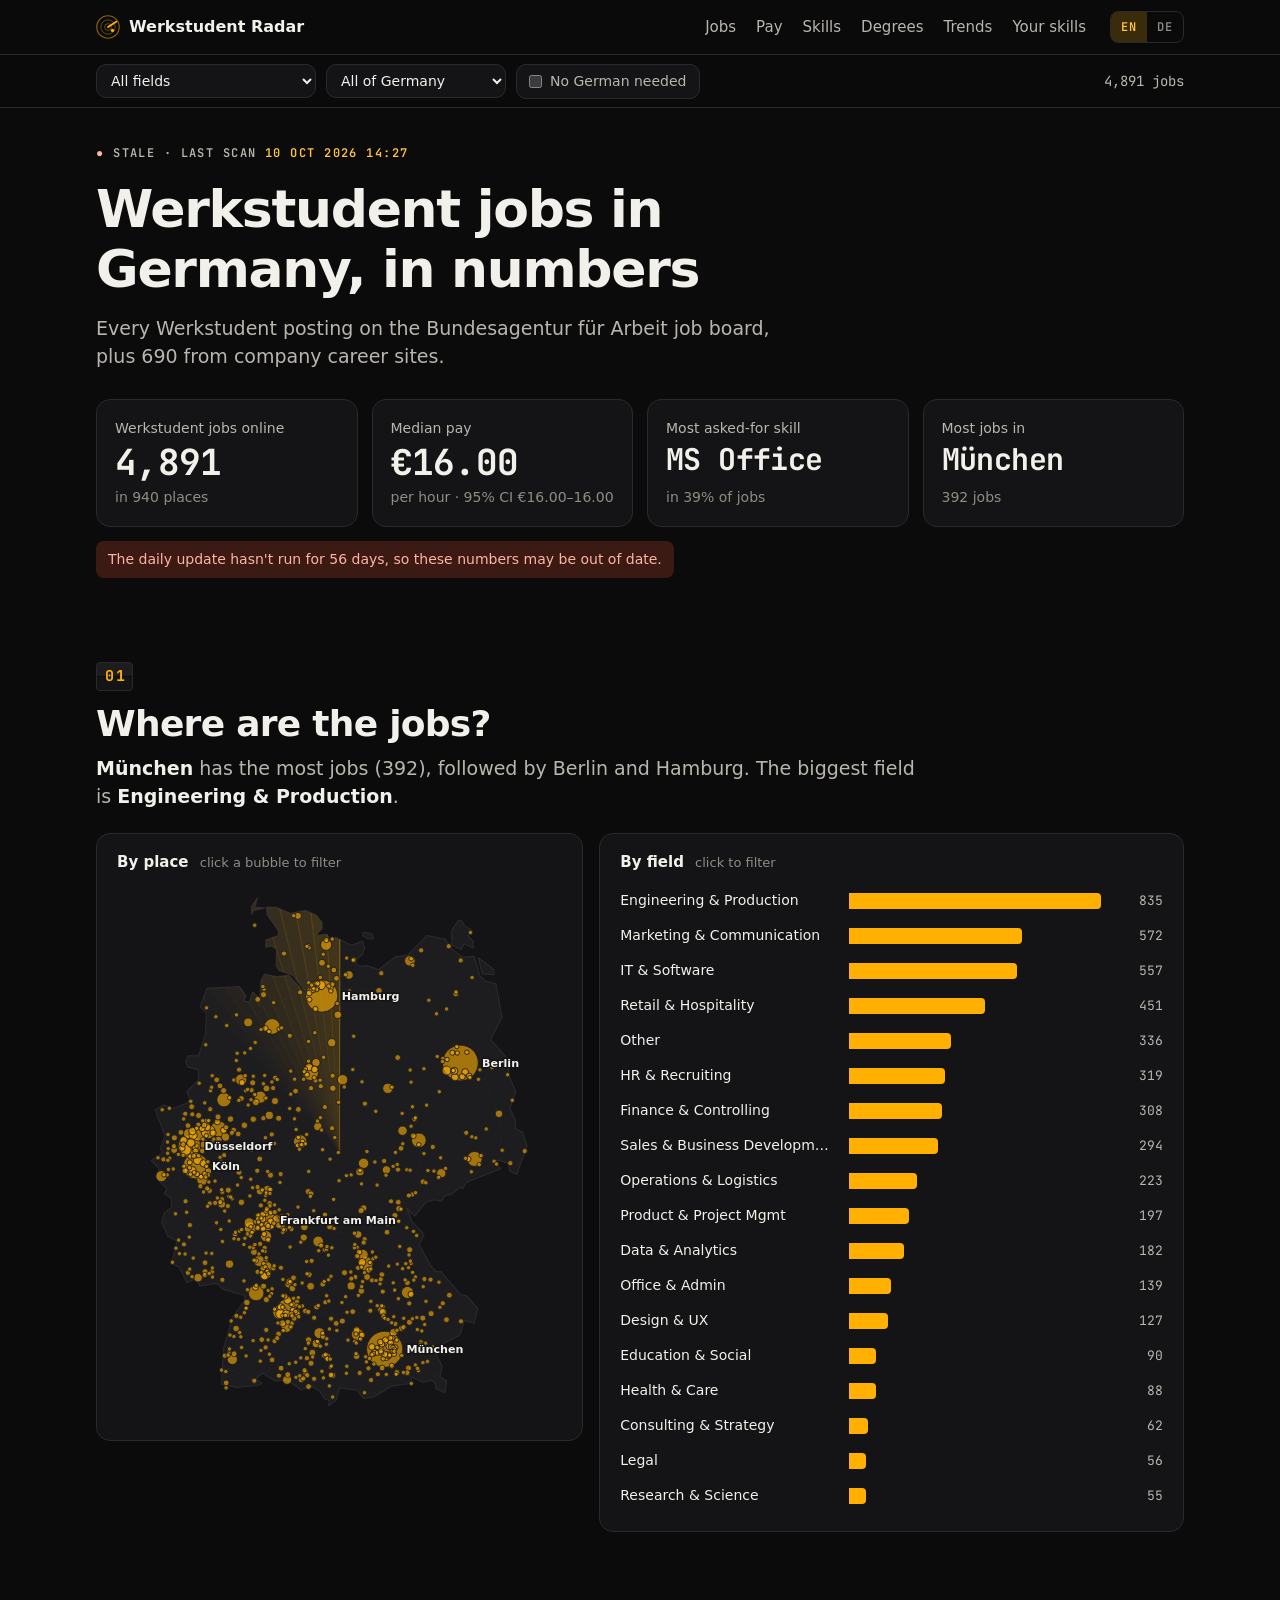
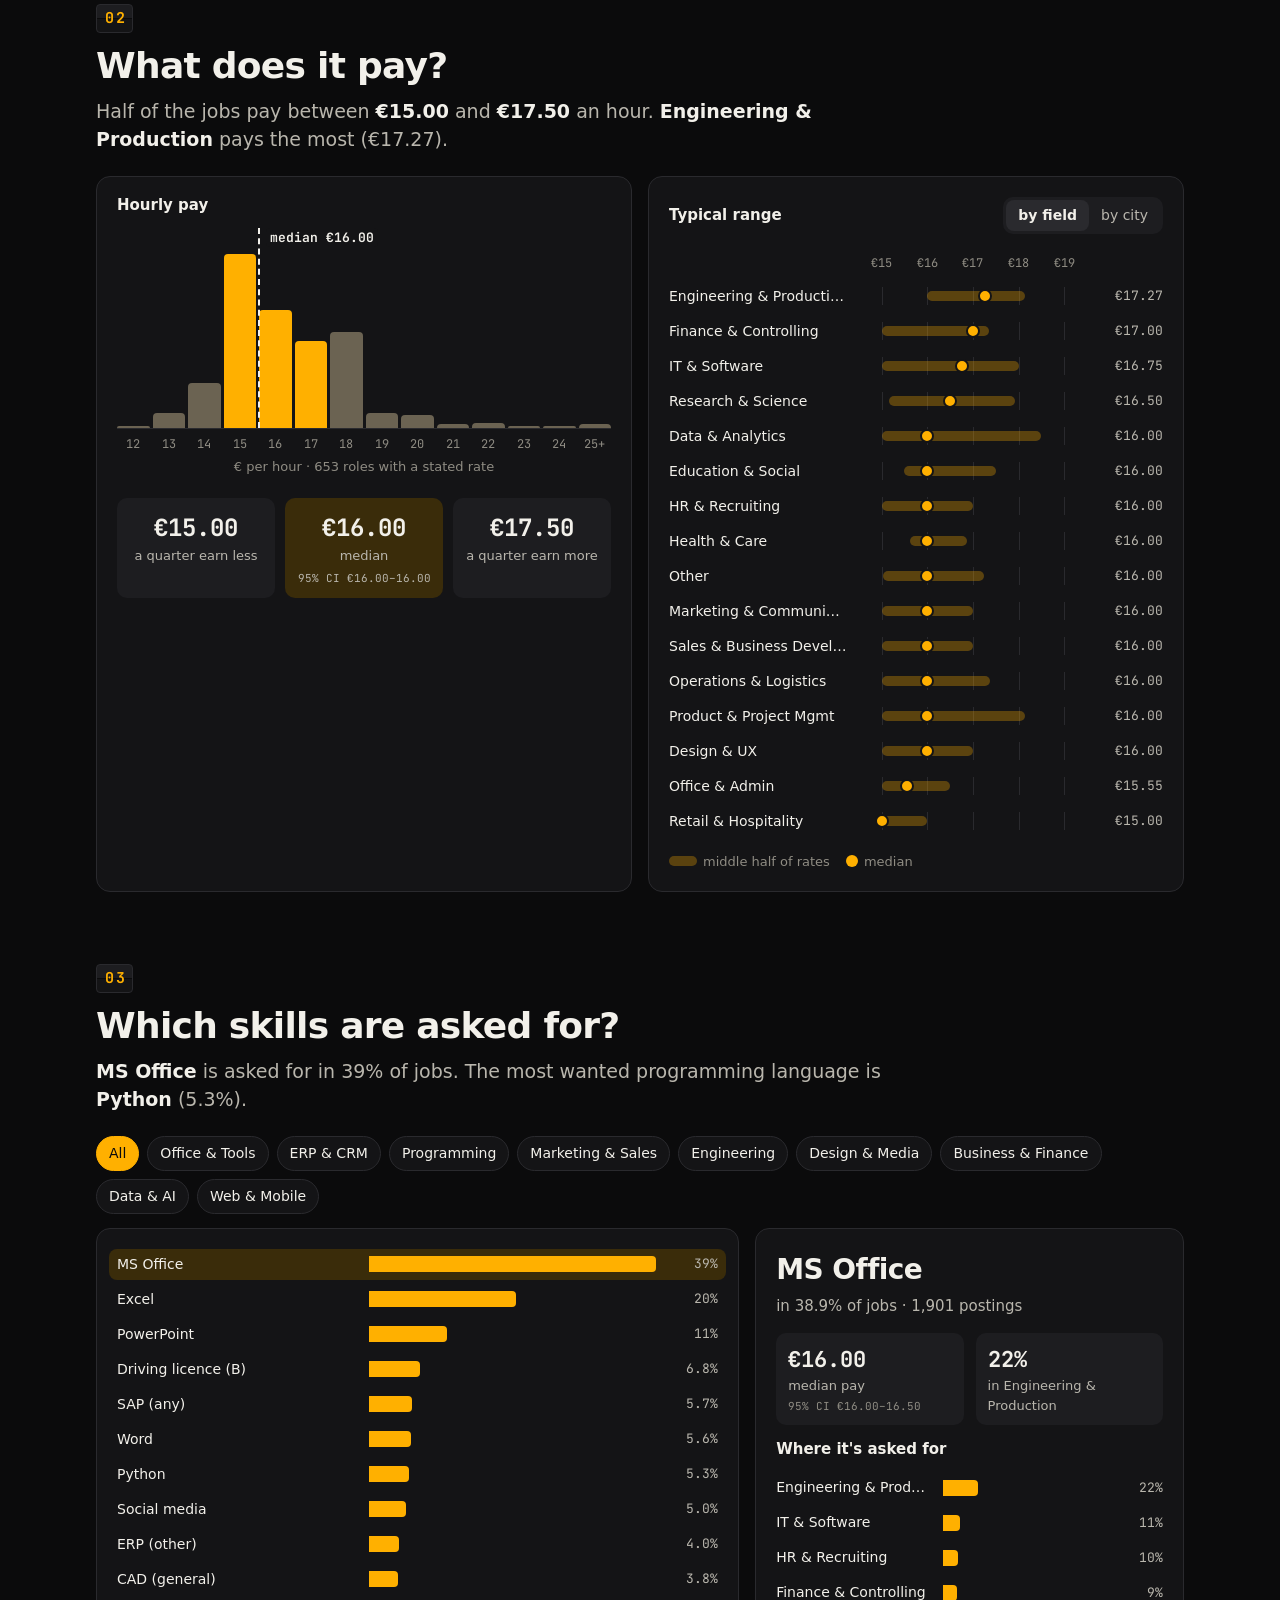
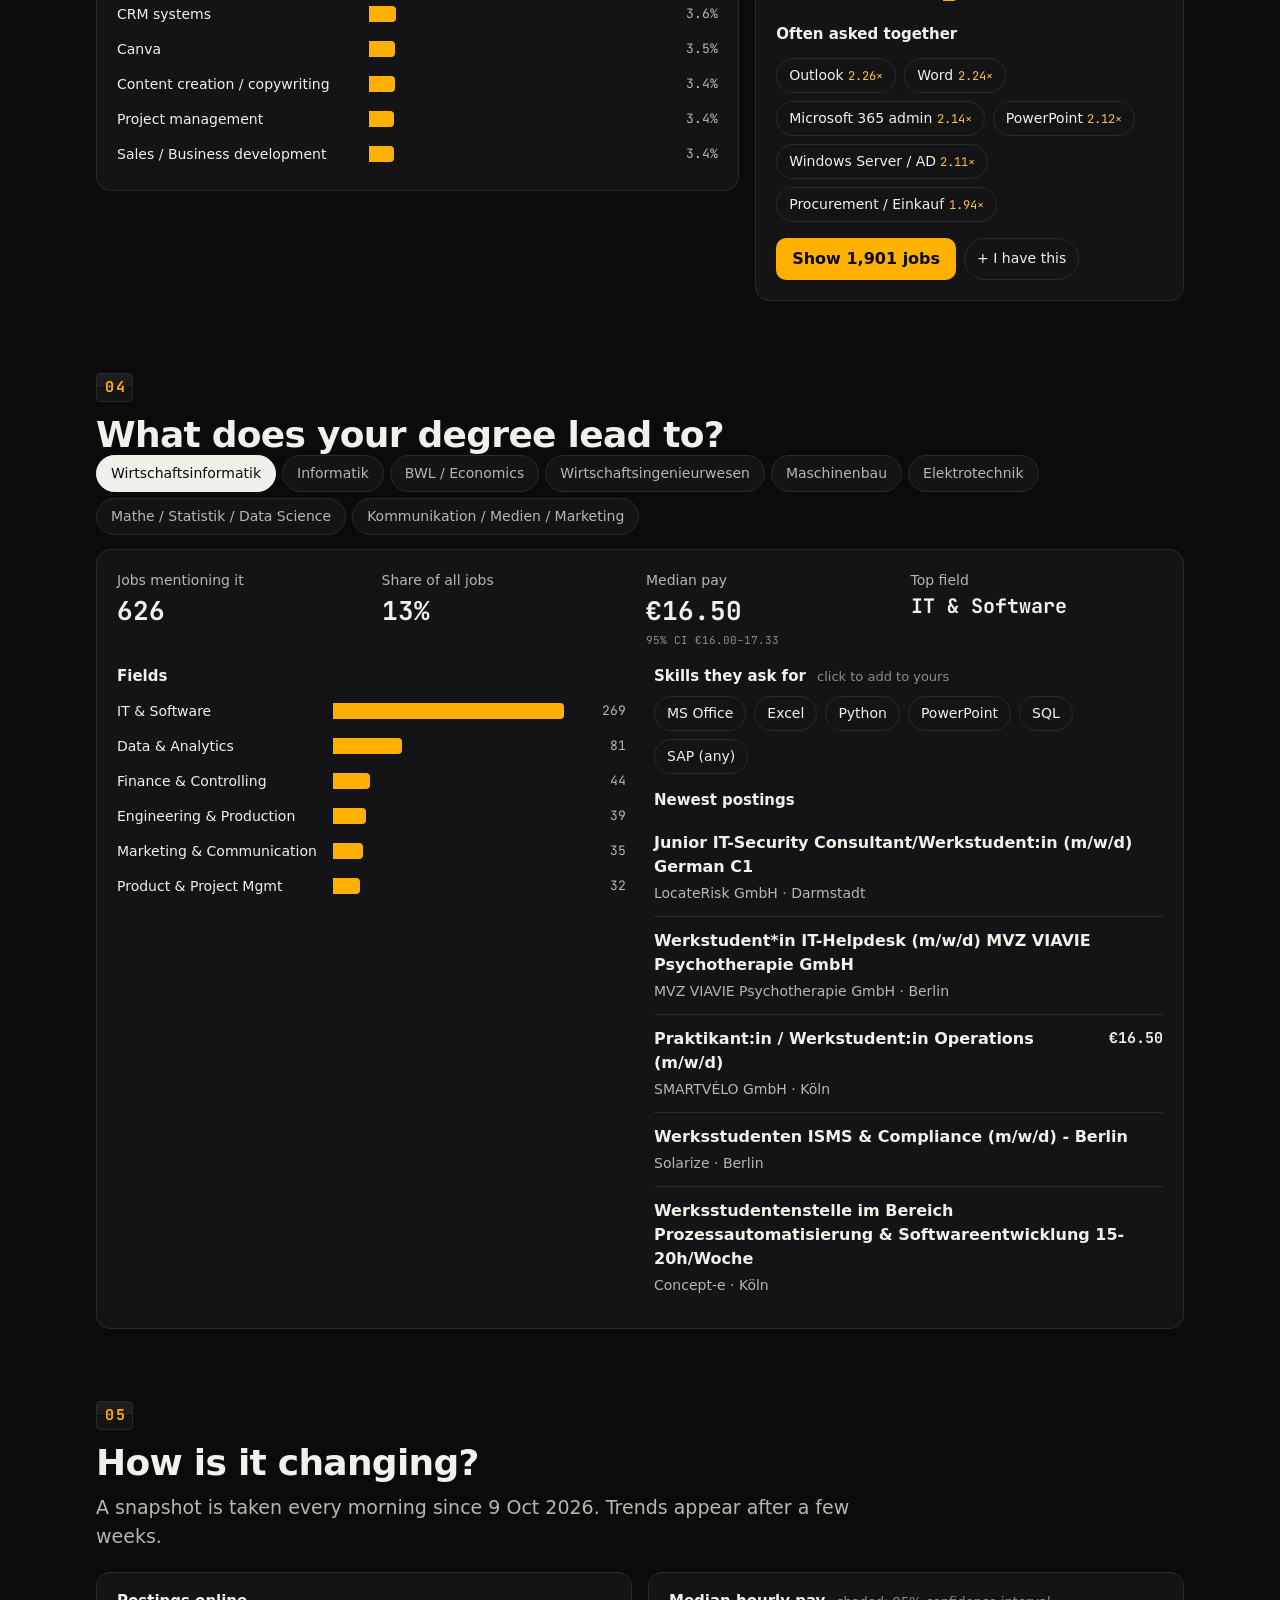
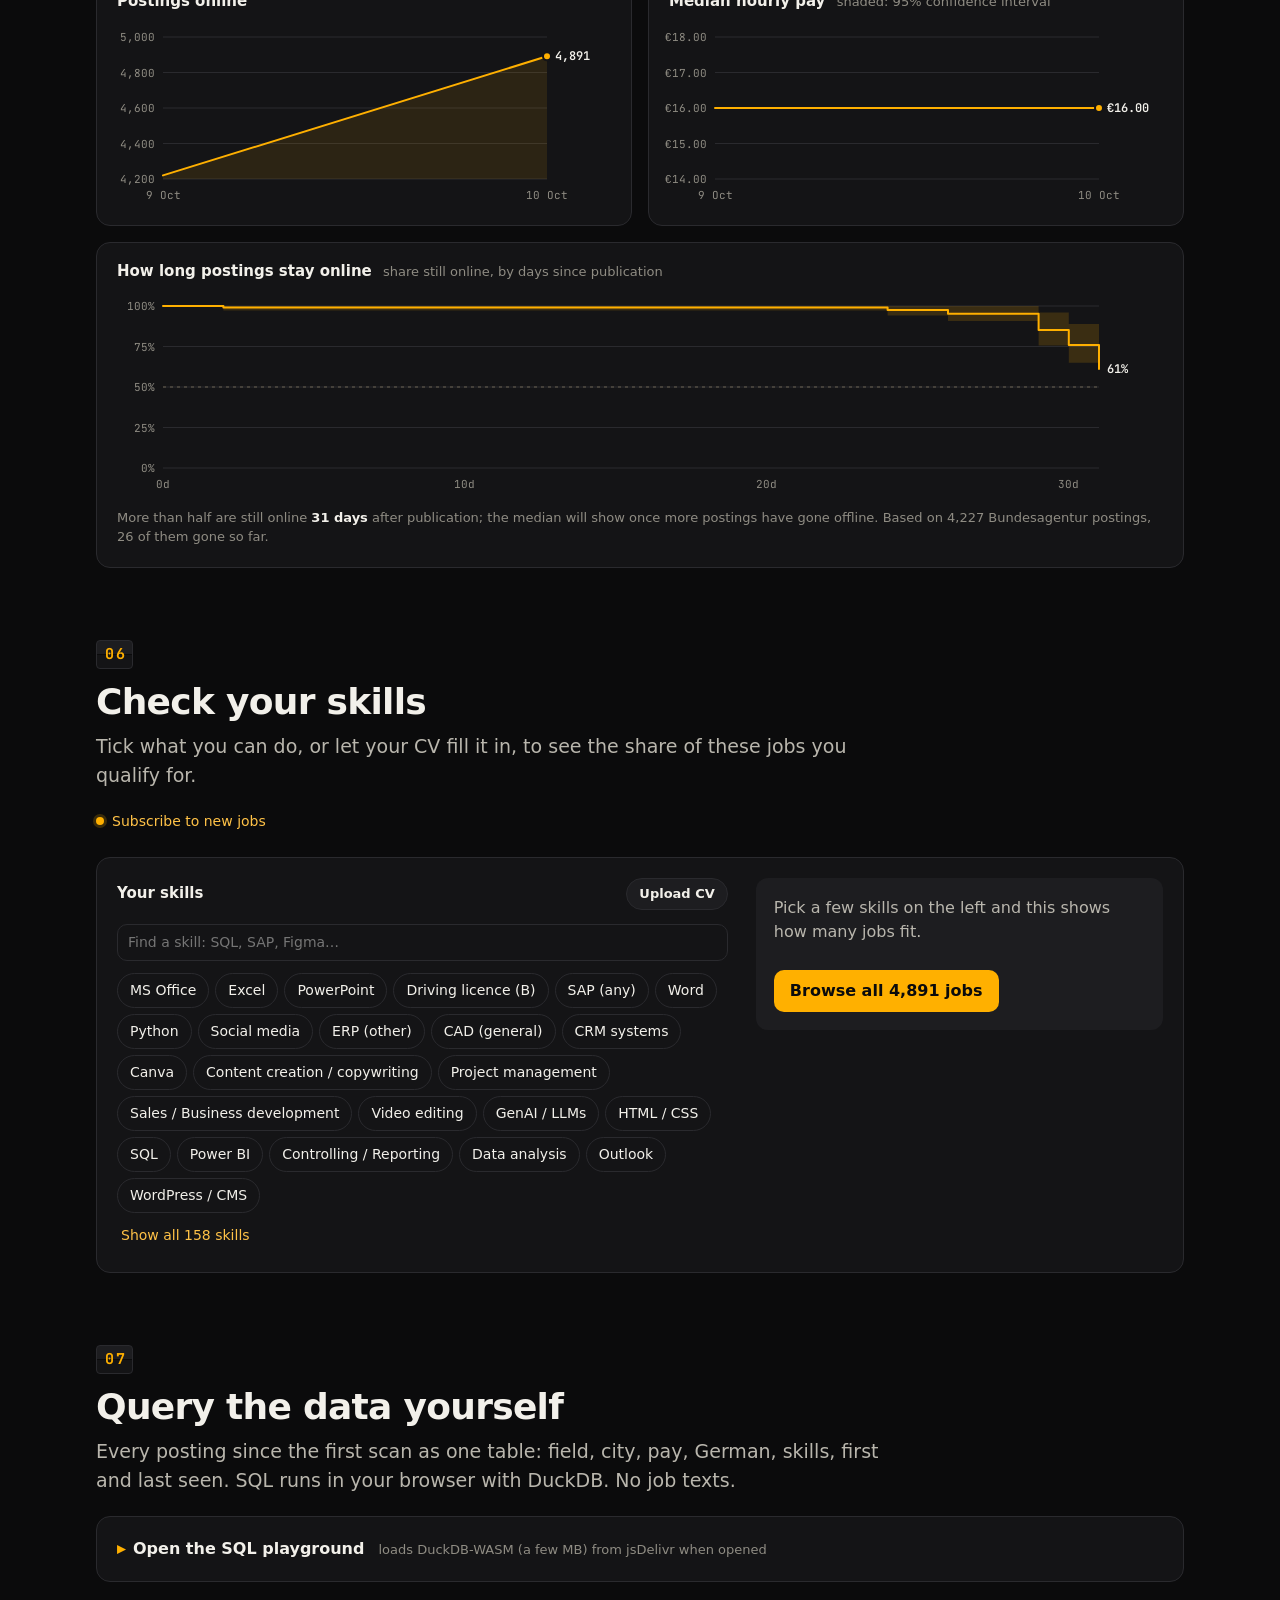
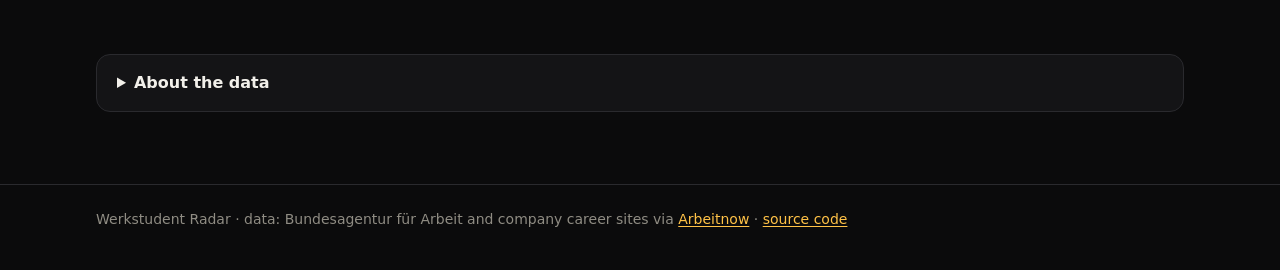
==== commit 9279737d: "Stop the page shifting while data loads and fix tab roles" ====
--- a/docs/index.html
+++ b/docs/index.html
@@ -105,8 +105,8 @@
           <div class="card-head">
             <h3 data-i18n="pay.range">Typical range</h3>
             <div class="seg" id="pay-seg" role="tablist">
-              <button type="button" data-by="field" aria-selected="true" data-i18n="pay.by_field">by field</button>
-              <button type="button" data-by="city" aria-selected="false" data-i18n="pay.by_city">by city</button>
+              <button type="button" role="tab" data-by="field" aria-selected="true" data-i18n="pay.by_field">by field</button>
+              <button type="button" role="tab" data-by="city" aria-selected="false" data-i18n="pay.by_city">by city</button>
             </div>
           </div>
           <div id="pay-range"></div>
--- a/docs/assets/style.css
+++ b/docs/assets/style.css
@@ -85,6 +85,11 @@
   border: 1px solid var(--line); border-radius: 10px; padding: 7px 10px; min-width: 0;
 }
 .filter-row select { max-width: 220px; }
+/* Fixed widths: the options arrive with the data, and a growing select would push its neighbours. */
+@media (min-width: 561px) {
+  #f-field { width: 220px; }
+  #f-city { width: 180px; }
+}
 .filter-row select.active { border-color: var(--accent); background: var(--accent-soft); font-weight: 600; }
 .switch { display: inline-flex; align-items: center; gap: 8px; font-size: 14px; color: var(--ink-2); white-space: nowrap; cursor: pointer; padding: 6px 12px; border: 1px solid var(--line); border-radius: 10px; background: var(--surface); }
 .switch input { accent-color: var(--accent); margin: 0; }
@@ -135,6 +140,8 @@
 }
 .insight { font-size: 19px; color: var(--ink-2); margin: 10px 0 22px; max-width: 820px; }
 .insight strong { color: var(--ink); }
+/* Filled in by JS after the data loads: keep two lines free so the charts below don't jump. */
+.insight[id] { min-height: 3em; }
 .card { background: var(--surface); border: 1px solid var(--line); border-radius: var(--radius); padding: 20px; box-shadow: var(--shadow); min-width: 0; }
 .card h3 { margin-bottom: 14px; }
 .card-head { display: flex; justify-content: space-between; align-items: center; gap: 12px; flex-wrap: wrap; margin-bottom: 14px; }
